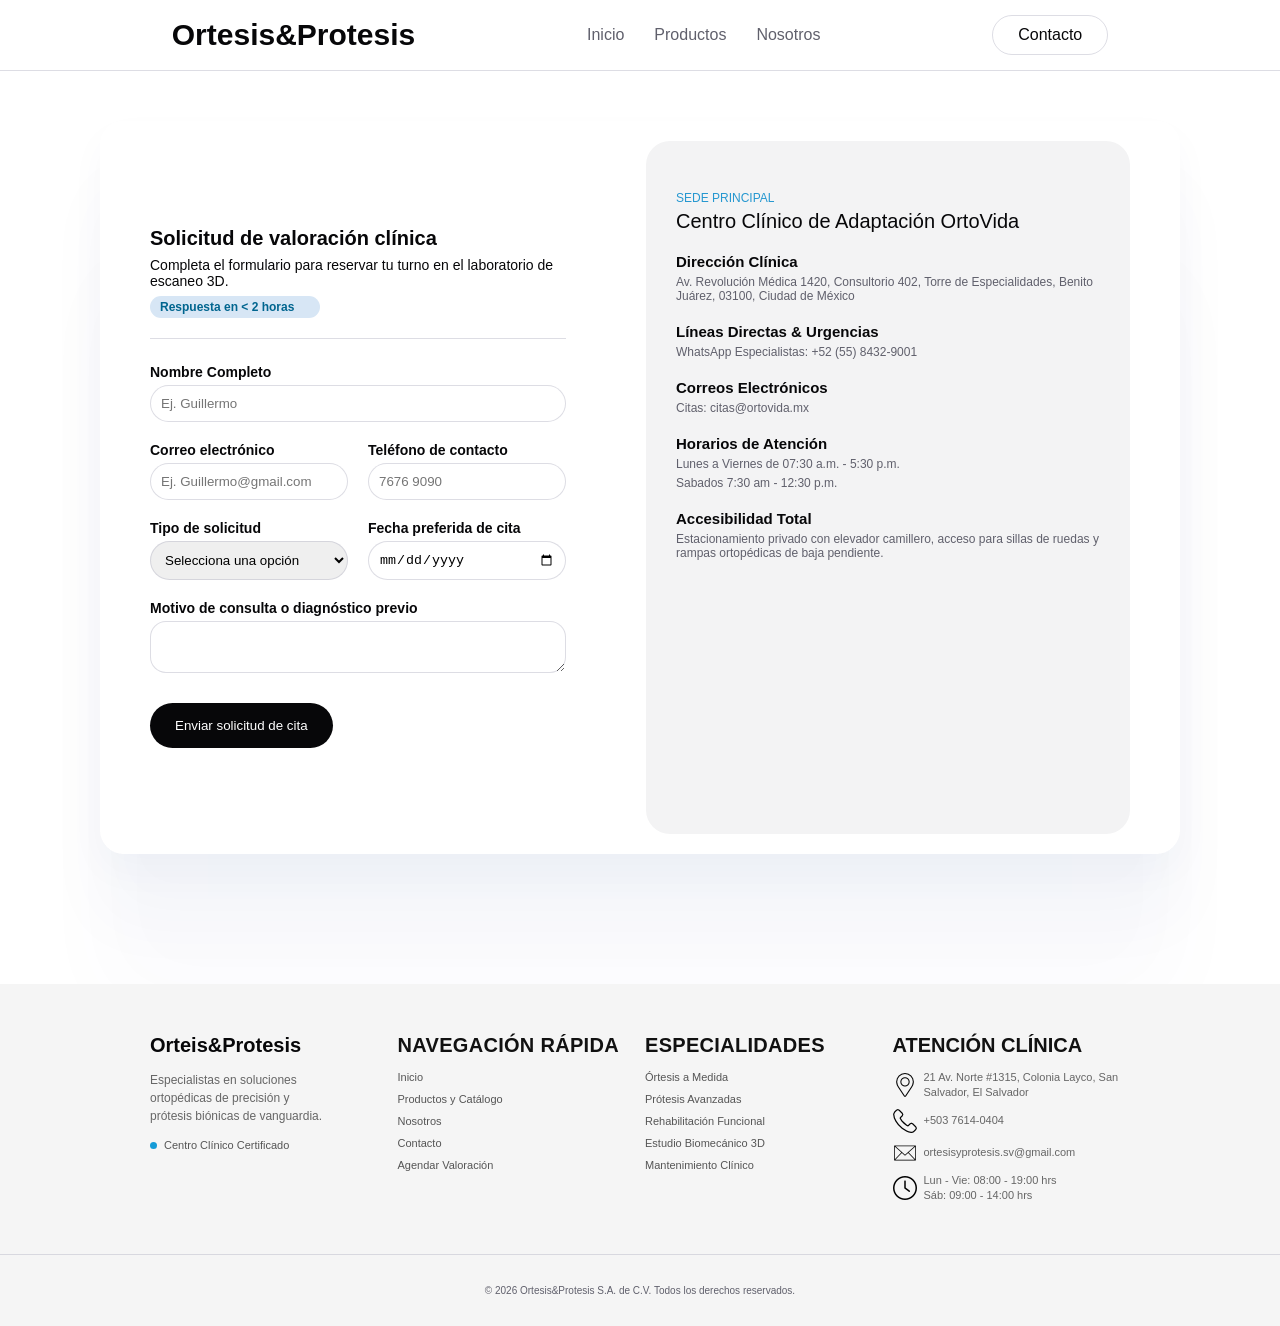
==== contacto.html @ 517a1eff "feat: agrega la pagina contactos, la estructura y además modifica iconos de index" ====
<!DOCTYPE html>
<html lang="es">

<head>
    <meta charset="UTF-8">
    <meta name="viewport" content="width=device-width, initial-scale=1.0">
    <title>Ortesis&Protesis</title>
    <link rel="stylesheet" href="css/base.css">
    <link rel="stylesheet" href="css/contacto.css">
</head>

<body>
    <header>
        <h3>Ortesis&Protesis</h3>
        <input type="checkbox" id="menu-toggle" class="menu-toggle">
        <label for="menu-toggle" class="hamburger">
            <span></span>
            <span></span>
            <span></span>
        </label>
        <nav>
            <ul>
                <li><a class="nav-link" href="#">Inicio</a></li>
                <li><a class="nav-link" href="#">Productos</a></li>
                <li><a class="nav-link" href="#">Nosotros</a></li>
            </ul>
        </nav>

        <a href="#" class="nav-link button" id="">Contacto</a>
    </header>


    <section class="formulario">
        <div class="container">

            <div class="form">
                <div class="encabezado">
                    <h3>Solicitud de valoración clínica</h3>
                    <p>Completa el formulario para reservar tu turno en el laboratorio de escaneo 3D.</p>
                    <span>Respuesta en < 2 horas</span>
                </div>
                <div>
                    <form action="">
                        <div class="inputs">
                            <label for="nombre">Nombre Completo</label>
                            <input type="text" placeholder="Ej. Guillermo">
                        </div>

                        <div class="fila-inputs">
                            <div class="inputs">
                                <label for="nombre">Correo electrónico</label>
                                <input type="email" placeholder="Ej. Guillermo@gmail.com">
                            </div>
                            <div class="inputs">
                                <label for="nombre">Teléfono de contacto</label>
                                <input type="tel" placeholder="7676 9090">
                            </div>
                        </div>
                        <div class="fila-inputs">
                            <div class="inputs">
                                <label for="nombre">Tipo de solicitud</label>
                                <select>
                                    <option value="" selected disabled>Selecciona una opción</option>
                                    <option value="1">Opción 1</option>
                                    <option value="2">Opción 2</option>
                                    <option value="3">Opción 3</option>
                                </select>
                            </div>
                            <div class="inputs">
                                <label for="nombre">Fecha preferida de cita</label>
                                <input type="date">
                            </div>
                        </div>
                        <div class="inputs">
                            <label for="">Motivo de consulta o diagnóstico previo</label>
                            <textarea name="" id=""></textarea>
                        </div>

                        <button>Enviar solicitud de cita</button>
                    </form>
                    <span></span>
                </div>
            </div>

            <div class="info-form">
                <div>
                    <p>SEDE PRINCIPAL</p>
                    <h3>Centro Clínico de Adaptación
                        OrtoVida</h3>
                </div>
                <div>
                    <h6>Dirección Clínica</h6>
                    <p>Av. Revolución Médica 1420, Consultorio 402,
                        Torre de Especialidades, Benito Juárez, 03100,
                        Ciudad de México</p>
                </div>
                <div>
                    <h6>Líneas Directas & Urgencias</h6>
                    <p>WhatsApp Especialistas: +52 (55) 8432-9001</p>
                </div>
                <div>
                    <h6>Correos Electrónicos</h6>
                    <p>Citas: citas@ortovida.mx</p>
                </div>
                <div>
                    <h6>Horarios de Atención</h6>
                    <p>Lunes a Viernes de 07:30 a.m. - 5:30 p.m.</p>
                    <p>Sabados 7:30 am - 12:30 p.m. </p>
                </div>
                <div>
                    <h6>Accesibilidad Total</h6>
                    <p>Estacionamiento privado con elevador
                        camillero, acceso para sillas de ruedas y
                        rampas ortopédicas de baja pendiente.</p>
                </div>
                <iframe
                    src="https://www.google.com/maps/embed?pb=!1m18!1m12!1m3!1d62017.72610389968!2d-89.27735395136718!3d13.711915400000006!2m3!1f0!2f0!3f0!3m2!1i1024!2i768!4f13.1!3m3!1m2!1s0x8f63310952198483%3A0xbe23438e7cc1a178!2sOrtesis%20y%20Pr%C3%B3tesis%20de%20El%20Salvador!5e0!3m2!1ses!2ssv!4v1790892753032!5m2!1ses!2ssv"
                    width="424" height="200" style="border:0;" allowfullscreen="" loading="lazy"
                    referrerpolicy="strict-origin-when-cross-origin"></iframe>
            </div>


        </div>

    </section>

    <footer class="footer">

        <div class="footer-brand">
            <h3>Orteis&Protesis</h3>

            <p>
                Especialistas en soluciones ortopédicas de precisión y prótesis
                biónicas de vanguardia.
            </p>

            <div class="footer-certified">
                <span></span>
                Centro Clínico Certificado
            </div>
        </div>

        <div class="footer-column">
            <h3>NAVEGACIÓN RÁPIDA</h3>
            <a href="#">Inicio</a>
            <a href="#">Productos y Catálogo</a>
            <a href="#">Nosotros</a>
            <a href="#">Contacto</a>
            <a href="#">Agendar Valoración</a>
        </div>

        <div class="footer-column">
            <h3>ESPECIALIDADES</h3>
            <a href="#">Órtesis a Medida</a>
            <a href="#">Prótesis Avanzadas</a>
            <a href="#">Rehabilitación Funcional</a>
            <a href="#">Estudio Biomecánico 3D</a>
            <a href="#">Mantenimiento Clínico</a>
        </div>

        <div class="footer-contact">
            <h3>ATENCIÓN CLÍNICA</h3>

            <div class="footer-contact-item">
                <img src="img/footer/direcc.png" alt="direccion">

                <span>21 Av. Norte #1315, Colonia Layco, San Salvador, El Salvador</span>
            </div>

            <div class="footer-contact-item">
                <img src="img/footer/telefono.png" alt="icono de teléfono">

                <span>+503 7614-0404</span>
            </div>

            <div class="footer-contact-item">
                <img src="img/footer/email.png" alt="icono de teléfono">

                <span>ortesisyprotesis.sv@gmail.com</span>
            </div>

            <div class="footer-contact-item">
                <img src="img/footer/reloj.png" alt="">

                <span>Lun - Vie: 08:00 - 19:00 hrs<br>
                    Sáb: 09:00 - 14:00 hrs</span>
            </div>
        </div>
    </footer>
    <div class="derechos">
        <p>© 2026 Ortesis&Protesis S.A. de C.V. Todos los derechos reservados.</p>
    </div>
</body>

</html>
---- css/base.css ----
:root {
    --color-primary: #070709;
    --color-secondary: #60606C;
    --color-tertiary: #2597D0;
    --color-neutral: #FFFFFF;
    --font-heading: "Plus Jakarta Sans", sans-serif;
    --font-body: "Inter", sans-serif;
    --font-label: "Inter", sans-serif;
    --color-text-primary: #070709;
    --color-text-secondary: #60606C;
    --color-text-light: #FFFFFF;
    --color-danger: #D62828;
    --color-background: #FFFFFF;
    --color-background-secondary: #F5F5F5;
    --color-border: #bebecc86;
    --radius-small: 8px;
    --radius-medium: 16px;
    --radius-large: 24px;
    --radius-pill: 999px;
    --size-tittle-primary: 100px
}

html {
    overscroll-behavior: none;
}

* {
    box-sizing: border-box;
}

body {
    font-family: var(--font-body);
    color: var(--color-text-primary);
    background-color: var(--color-background);
    margin: 0;
    padding: 0;
}

header {
    display: flex;
    justify-content: space-evenly;
    align-items: center;
    padding: 15px 0;
    border-bottom: 1px solid var(--color-border);
}

header>* {
    display: inline-block;
    margin: 0px;
}

nav>ul {
    display: flex;
    justify-content: center;
    align-items: center;
    gap: 30px;
    list-style: none;
    margin: 0;
    padding: 0;
}

.nav-link {
    text-decoration: none;
    color: var(--color-secondary);
    transition: transform 0.3s ease;
    display: inline-block;
}

.button {
    border: 1px solid var(--color-border);
    padding: 10px 25px;
    border-radius: var(--radius-large);
    color: var(--color-text-primary);
}

.nav-link:hover {
    color: var(--color-text-primary);
    transform: scale(1.17);
}

.button:hover {
    background-color: var(--color-primary);
    color: var(--color-text-light);
}

h1,
h2,
h3 {
    font-family: var(--font-heading);
}

h1 {
    font-size: clamp(2.7rem, 1rem + 6vw, 6.25rem) !important;
}

h2 {
    font-size: clamp(2rem, 1.25rem + 2.5vw, 3.125rem) !important;
}

h3 {
    font-size: clamp(1.5rem, 1rem + 1.5vw, 1.875rem) !important;
}

p {
    font-size: clamp(1rem, 0.875rem + 0.5vw, 2.125rem);
}



.menu-toggle {
    display: none;
}

.hamburger {
    display: none;
    flex-direction: column;
    justify-content: space-between;
    width: 28px;
    height: 20px;
    cursor: pointer;
    z-index: 20;
}

.hamburger span {
    display: block;
    height: 3px;
    width: 100%;
    background-color: var(--color-primary);
    border-radius: 2px;
    transition: transform 0.3s ease, opacity 0.3s ease;
}

.menu-toggle:checked~.hamburger span:nth-child(1) {
    transform: translateY(8.5px) rotate(45deg);
}

.menu-toggle:checked~.hamburger span:nth-child(2) {
    opacity: 0;
}

.menu-toggle:checked~.hamburger span:nth-child(3) {
    transform: translateY(-8.5px) rotate(-45deg);
}

.footer {
    width: 100%;
    padding: 50px 150px;
    display: grid;
    grid-template-columns: repeat(4, 1fr);
    gap: 10px;
    box-sizing: border-box;
    font-family: var(--font-body);
    background-color: #F5F5F5;
    margin-top: 130px;
}

.footer-brand {
    display: flex;
    flex-direction: column;
    gap: 14px;
}

.footer-brand h3 {
    display: inline-block;
    margin: 0px;
    font-size: 20px !important;
}


.footer-brand p {
    max-width: 180px;
    margin: 0;
    font-size: 12px;
    line-height: 1.5;
    color: #666;
}

.footer-certified {
    display: flex;
    align-items: center;
    gap: 7px;
    font-size: 11px;
    color: #555;
}

.footer-certified span {
    width: 7px;
    height: 7px;
    border-radius: 50%;
    background: #159bd7;
}

.footer-column {
    display: flex;
    flex-direction: column;
    gap: 10px;
}

.footer-column h3 {
    margin: 0 0 4px;
    font-size: 20px !important;
    font-weight: 700;
    letter-spacing: 0.3px;
    color: #111;

}

.footer-column a {
    text-decoration: none;
    font-size: 11px;
    color: #555;
    transition: color 0.2s ease;
}

.footer-column a:hover {
    color: #159bd7;
}

.footer-contact {
    display: flex;
    flex-direction: column;
    gap: 8px;
}

.footer-contact h3 {
    margin: 0 0 5px;
    font-size: 20px !important;
    font-weight: 700;
    color: #111;
}

.footer-contact-item {
    display: flex;
    align-items: center;
    gap: 7px;
    font-size: 11px;
    line-height: 1.4;
    color: #666;
}

.footer-contact-item i {
    color: #159bd7;
    font-size: 13px;
    margin-top: 1px;
}

.derechos {
    width: 100%;
    display: flex;
    align-items: center;
    justify-content: center;
    background-color: #F5F5F5;
    border-top: 1px solid var(--color-border);
    padding: 20px;
}

.derechos>p {

    font-size: 10px;
    color: var(--color-secondary);
}

@media (max-width: 768px) {
    header {
        justify-content: space-between;
        padding: 12px 20px;
        position: relative;
    }

    .hamburger {
        display: flex;
    }

    header>.button {
        display: none;
    }

    nav {
        position: absolute;
        top: 100%;
        left: 0;
        width: 100%;
        background-color: var(--color-background);
        border-bottom: 2px solid var(--color-border);
        max-height: 0;
        overflow: hidden;
        transition: max-height 0.35s ease;
    }

    nav>ul {
        flex-direction: column;
        align-items: flex-start;
        gap: 0;
        padding: 10px 20px;
    }

    nav>ul li {
        width: 100%;
        padding: 12px 0;
        border-bottom: 1px solid var(--color-background-secondary);
    }

    .menu-toggle:checked~nav {
        max-height: 300px;
        z-index: 2;
    }
}



@media (max-width: 800px) {
    .footer {
        grid-template-columns: repeat(2, 1fr);
        gap: 35px;
        margin-top: 30px;
    }
}

@media (max-width: 500px) {
    .footer {
        grid-template-columns: 1fr;
        gap: 30px;
        padding: 30px 30px;
        margin-top: 30px;
    }

    .derechos {
        text-align: center;
    }

}
---- css/contacto.css ----
.formulario {
    background-color: var(--color-neutral);
    margin: 50px 100px;
}

.container {
    display: flex;
    align-items: center;
    justify-content: center;
    gap: 80px;
    padding: 20px 50px;
     box-shadow: 0px 17px 37px rgba(16, 55, 132, 0.03),
        0px 67px 67px rgba(16, 55, 132, 0.03),
        0px 150px 90px rgba(16, 55, 132, 0.02);
    border-radius: var(--radius-large);
    
}

.form {
    display: flex;
    flex-direction: column;
    flex-grow: 2;
    flex: 7;
}

.encabezado {
    display: flex;
    flex-direction: column;
    gap: 7px;
    margin-bottom:25px;
    border-bottom: 1px solid var(--color-border);
    padding-bottom: 20px;
}

.encabezado>* {
    display: inline-block;
    margin: 0px;
}

.encabezado>h3 {
    font-size: 20px !important;
}

.encabezado>p {
    font-size: 14px !important;
}

.encabezado>span {
    background-color: #D7E6F5;
    color: #00658F;
    font-size: 12px !important;
    font-weight: bold;
    width: 170px;
    border-radius: var(--radius-pill);
    padding: 4px 10px;
}

.inputs{
    display: flex;
    flex-direction: column;
    width: 100%;
    gap: 5px;
    margin-bottom: 20px;
}

.inputs>label{
    font-size: 14px;
    font-weight: bold;
}

.inputs>input, select, textarea{
    border: 1.5px solid var(--color-border);
    padding: 10px 10px;
    border-radius: var(--radius-pill);
}

.fila-inputs{
    display: flex;
    gap: 20px;
    width: 100%;
}

.info-form{
    background-color: #F3F3F4;
    border-radius: var(--radius-large);
    padding: 50px 30px;
    flex: 3;
}

.info-form>div>h3{
    font-size: 20px !important;
    font-weight: 500 !important;
}
.info-form>div:first-child>p{
    display: inline-block;
    margin: 0;
    padding: 0;
    color: var(--color-tertiary);
}

.info-form>div h6{
    font-size: 15px;
}

.info-form>div p{
    font-size: 12px;
    color: var(--color-secondary);
}

.info-form>div>*{
    display: inline-block;
    margin: 0px;
}

.info-form>div{
    display: flex;
    flex-direction: column;
    gap: 5px;
    margin-bottom: 20px;
}

textarea{
    border-radius: var(--radius-medium);
}

button{
    background-color: var(--color-primary);
    border-radius: var(--radius-pill);
    color: var(--color-neutral);
    padding: 15px 25px;
    border: none;
    margin-top: 10px;
    cursor: pointer;
}

button:hover{
    background-color: var(--color-tertiary);
    transform: scale(1.05);
}

iframe{
    border-radius: var(--radius-medium);
}

@media (max-width: 956px) {
    .container{
        flex-direction: column;
    }
}
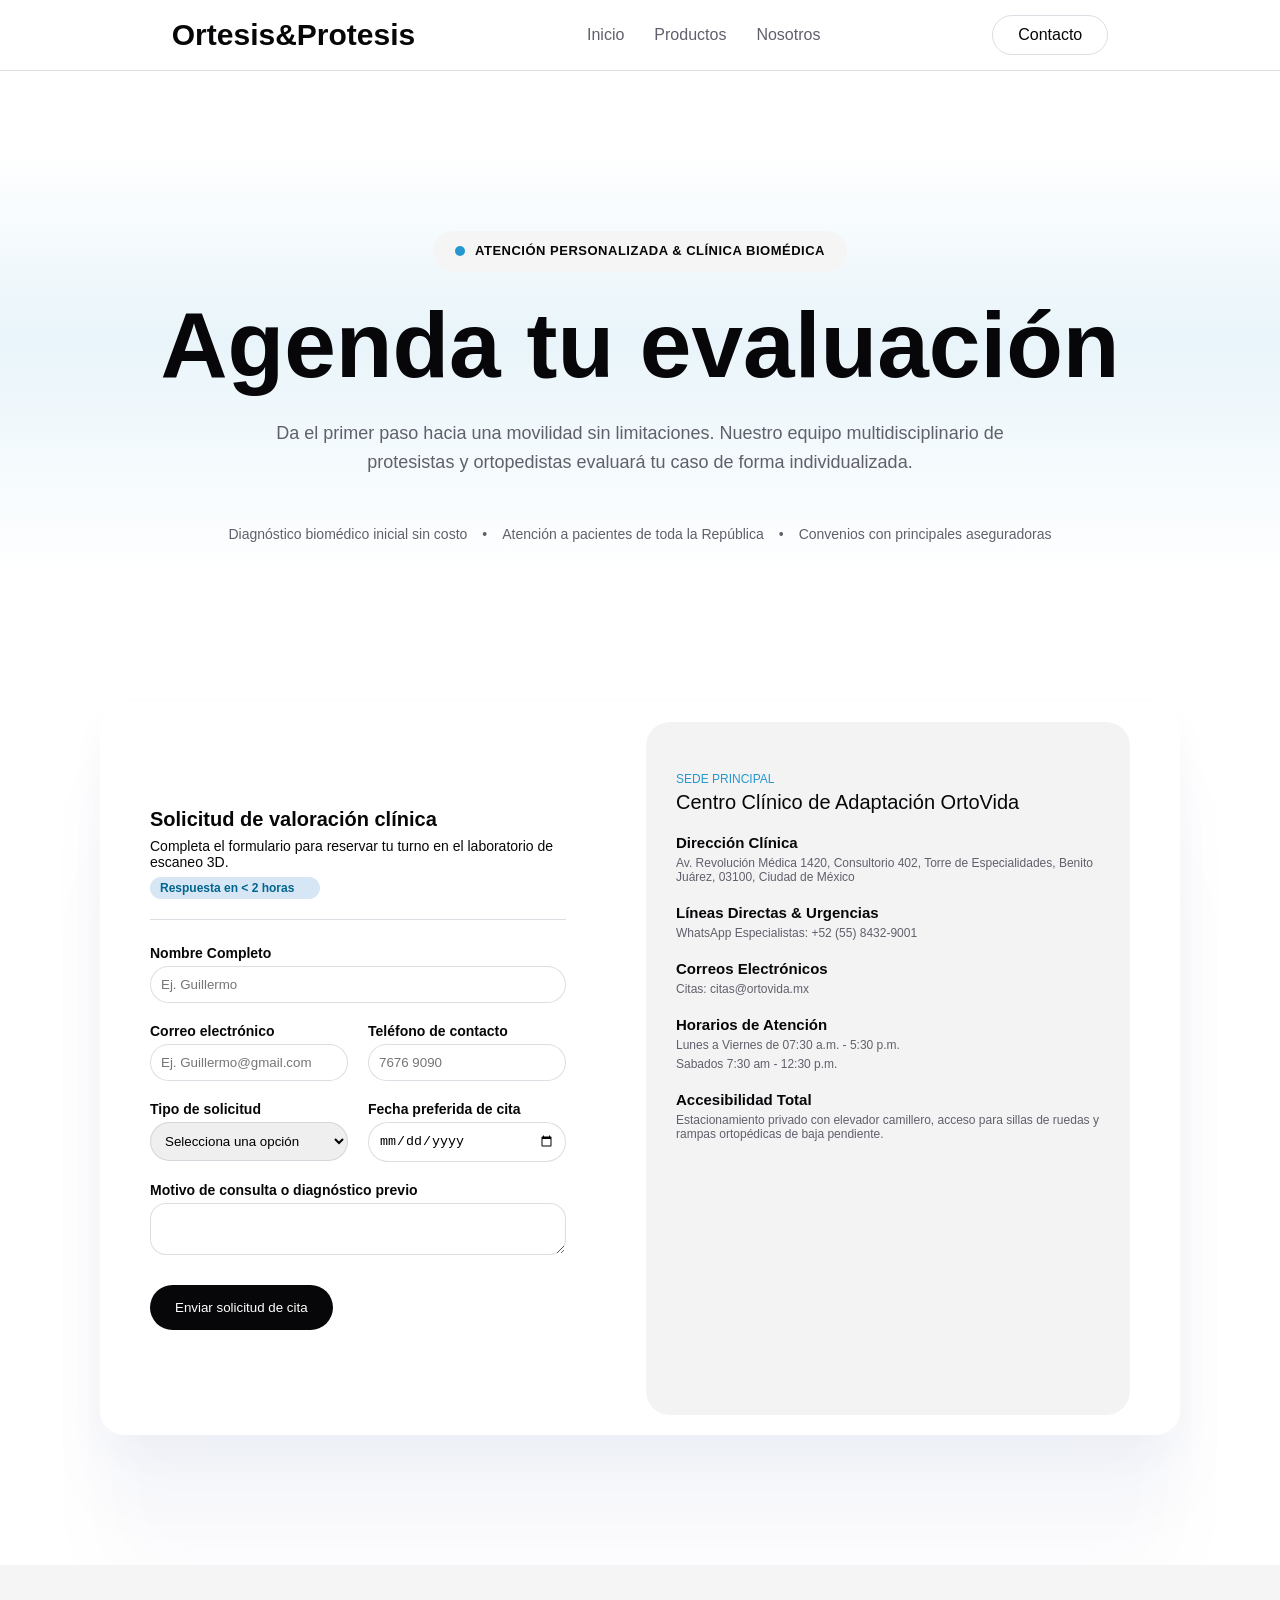
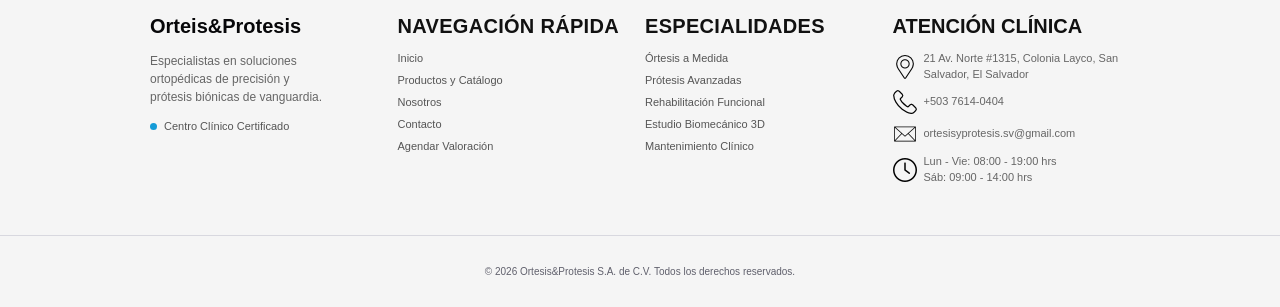
==== commit b7be1be0: "Primera parte de contacto" ====
--- a/contacto.html
+++ b/contacto.html
@@ -29,6 +29,22 @@
         <a href="#" class="nav-link button" id="">Contacto</a>
     </header>
 
+    <section class="cta-banner">
+        <div class="blur-button">
+            <div></div>
+            <p>Atención personalizada & clínica biomédica</p>
+        </div>
+        <h1>Agenda tu evaluación</h2>
+        <p>Da el primer paso hacia una movilidad sin limitaciones. Nuestro equipo 
+        multidisciplinario de protesistas y ortopedistas evaluará tu caso de forma individualizada.</p>
+        <div class="cta-beneficios">
+            <span>Diagnóstico biomédico inicial sin costo</span>
+            <span>•</span>
+            <span>Atención a pacientes de toda la República</span>
+            <span>•</span>
+            <span>Convenios con principales aseguradoras</span>
+        </div>
+    </section>
 
     <section class="formulario">
         <div class="container">
--- a/css/contacto.css
+++ b/css/contacto.css
@@ -1,3 +1,86 @@
+.cta-banner {
+    width: 100%;
+    max-width: 100%;
+    margin: 80px 0;
+    padding: 80px 20px; 
+    text-align: center;
+   background: linear-gradient(to bottom, rgba(255, 255, 255, 0) 0%, rgba(37, 151, 208, 0.10) 40%, rgba(255, 255, 255, 0) 90%);
+    border: none;
+    border-radius: 0;
+    box-shadow: none;
+    display: flex;
+    flex-direction: column;
+    align-items: center;
+    gap: 20px;
+}
+
+.cta-banner .blur-button {
+    background: var(--color-background-secondary);
+    border: none;
+    border-radius: var(--radius-pill);
+    padding: 10px 22px;
+    display: inline-flex;
+    align-items: center;
+    gap: 10px;
+    width: max-content;
+    margin: 0 auto;
+}
+.cta-banner > * {
+    max-width: 1200px;
+    width: 100%  
+}
+
+.cta-banner .blur-button > div {
+    width: 10px;
+    height: 10px;
+    background: var(--color-tertiary);
+    border-radius: 50%;
+    flex-shrink: 0;
+}
+
+.cta-banner .blur-button p {
+    text-transform: uppercase;
+    font-size: 13px;
+    font-weight: 700;
+    color: var(--color-primary);
+    margin: 0;
+    letter-spacing: 0.5px;
+}
+
+.cta-banner h1 {
+    font-family: var(--font-heading);
+    font-size: clamp(2rem, 1.5vw + 1.5rem, 2.6rem);
+    color: var(--color-primary);
+    margin: 0;
+}
+
+.cta-banner p {
+    max-width: 750px;
+    margin: 0 auto;
+    color: var(--color-text-secondary);
+    font-size: 18px;
+    line-height: 1.6;
+}
+
+.cta-beneficios {
+    display: flex;
+    justify-content: center;
+    align-items: center;
+    gap: 15px;
+    flex-wrap: wrap;
+    margin-top: 20px;
+    font-size: 14px;
+    color: var(--color-text-secondary);
+    border-top: none;
+    padding-top: 10px;
+    width: 100%;
+}
+
+.cta-beneficios span {
+    display: inline-flex;
+    align-items: center;
+}
+
 .formulario {
     background-color: var(--color-neutral);
     margin: 50px 100px;
@@ -146,4 +229,36 @@
     .container{
         flex-direction: column;
     }
+}
+
+@media (max-width: 768px) {
+    .cta-banner {
+        width: 100%;
+        max-width: 100%;
+        margin: 40px 0;
+        padding: 50px 15px 70px 15px;
+        box-sizing: border-box; 
+        background: linear-gradient(to bottom, rgba(255, 255, 255, 0) 0%, rgba(37, 151, 208, 0.12) 30%, rgba(255, 255, 255, 0) 85%);
+        display: flex;
+        flex-direction: column;
+        align-items: center;
+        text-align: center;  
+    }
+
+    .cta-banner > * {
+        width: 100%;
+        max-width: 100%;
+        margin-left: auto;
+        margin-right: auto;
+    }
+
+    .cta-beneficios {
+        flex-direction: column;
+        gap: 8px;
+        text-align: center;
+    }
+
+    .cta-beneficios span:nth-child(even) {
+        display: none;
+    }
 }
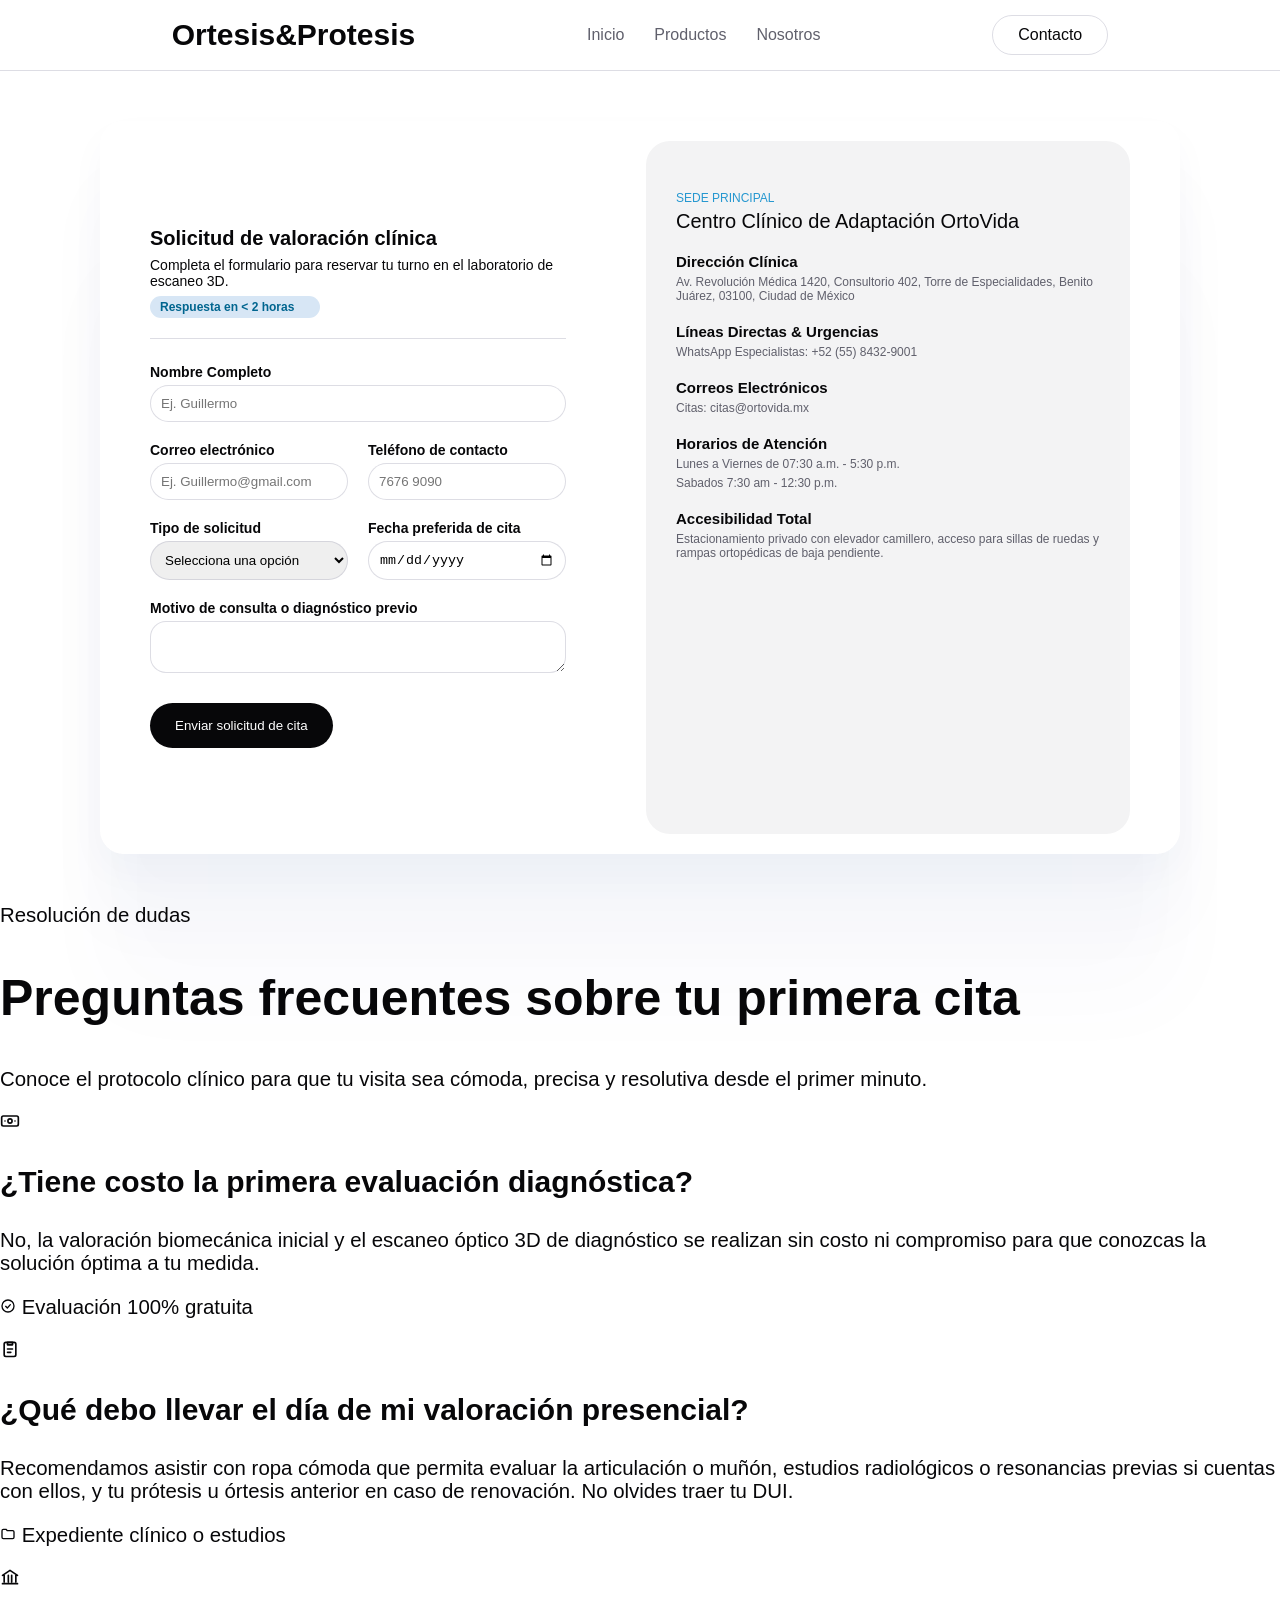
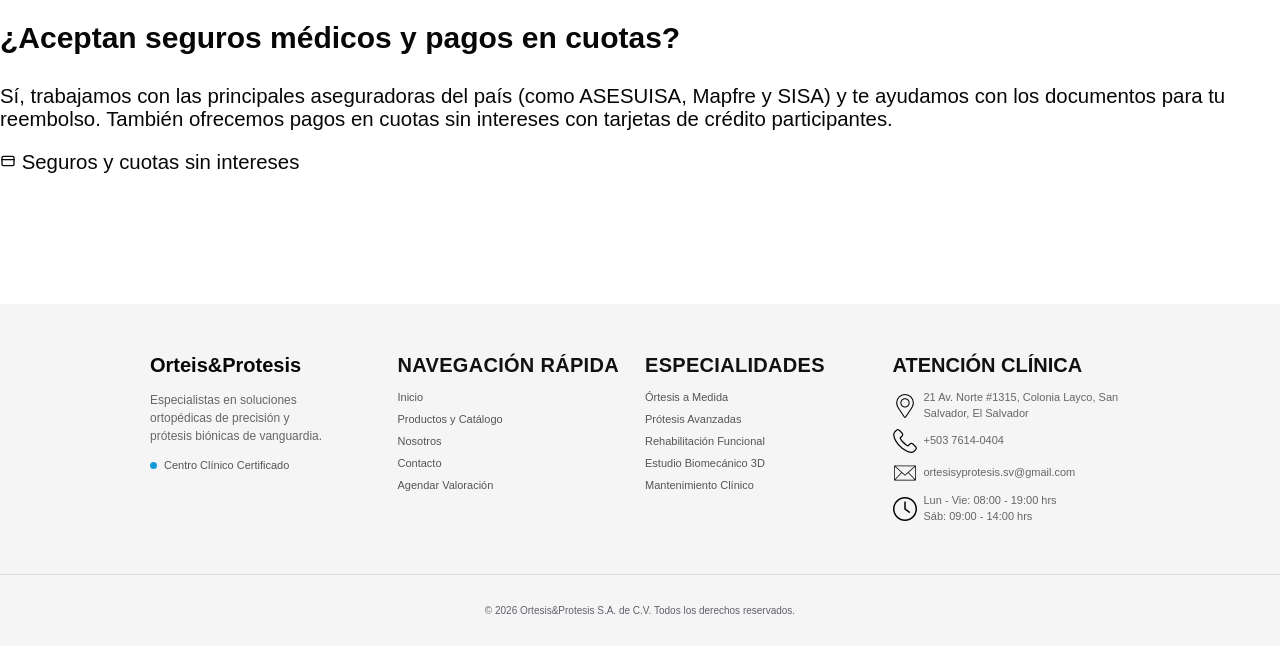
==== commit e850e7b0: "Agrega sección de preguntas frecuentes en contacto" ====
--- a/contacto.html
+++ b/contacto.html
@@ -29,22 +29,6 @@
         <a href="#" class="nav-link button" id="">Contacto</a>
     </header>
 
-    <section class="cta-banner">
-        <div class="blur-button">
-            <div></div>
-            <p>Atención personalizada & clínica biomédica</p>
-        </div>
-        <h1>Agenda tu evaluación</h2>
-        <p>Da el primer paso hacia una movilidad sin limitaciones. Nuestro equipo 
-        multidisciplinario de protesistas y ortopedistas evaluará tu caso de forma individualizada.</p>
-        <div class="cta-beneficios">
-            <span>Diagnóstico biomédico inicial sin costo</span>
-            <span>•</span>
-            <span>Atención a pacientes de toda la República</span>
-            <span>•</span>
-            <span>Convenios con principales aseguradoras</span>
-        </div>
-    </section>
 
     <section class="formulario">
         <div class="container">
@@ -140,6 +124,60 @@
 
     </section>
 
+    <section id="faq" class="faq">
+<div class="faq-encabezado">
+<p class="faq-etiqueta"><span class="faq-punto"></span>Resolución de dudas</p>
+<h2>Preguntas frecuentes sobre tu primera cita</h2>
+<p class="faq-subtitulo">Conoce el protocolo clínico para que tu visita sea cómoda,
+precisa y resolutiva desde el primer minuto.</p>
+</div>
+
+<div class="faq-grid">
+
+<article class="faq-card">
+<div class="faq-icono" aria-hidden="true">
+<svg viewBox="0 0 24 24" width="20" height="20" fill="none" stroke="currentColor" stroke-width="2" stroke-linecap="round" stroke-linejoin="round"><rect x="2" y="6" width="20" height="12" rx="2"/><circle cx="12" cy="12" r="2.5"/><path d="M6 12h.01M18 12h.01"/></svg>
+</div>
+<h3>¿Tiene costo la primera evaluación diagnóstica?</h3>
+<p>No, la valoración biomecánica inicial y el escaneo óptico 3D de diagnóstico
+se realizan sin costo ni compromiso para que conozcas la solución óptima a tu medida.</p>
+<p class="faq-chip">
+<svg viewBox="0 0 24 24" width="16" height="16" fill="none" stroke="currentColor" stroke-width="2" stroke-linecap="round" stroke-linejoin="round" aria-hidden="true"><circle cx="12" cy="12" r="9"/><path d="m8.5 12.5 2.5 2.5 4.5-5"/></svg>
+Evaluación 100% gratuita
+</p>
+</article>
+
+<article class="faq-card">
+<div class="faq-icono" aria-hidden="true">
+<svg viewBox="0 0 24 24" width="20" height="20" fill="none" stroke="currentColor" stroke-width="2" stroke-linecap="round" stroke-linejoin="round"><rect x="5" y="4" width="14" height="17" rx="2"/><path d="M9 4h6v3H9zM9 12h6M9 16h4"/></svg>
+</div>
+<h3>¿Qué debo llevar el día de mi valoración presencial?</h3>
+<p>Recomendamos asistir con ropa cómoda que permita evaluar la articulación o
+muñón, estudios radiológicos o resonancias previas si cuentas con ellos, y tu
+prótesis u órtesis anterior en caso de renovación. No olvides traer tu DUI.</p>
+<p class="faq-chip">
+<svg viewBox="0 0 24 24" width="16" height="16" fill="none" stroke="currentColor" stroke-width="2" stroke-linecap="round" stroke-linejoin="round" aria-hidden="true"><path d="M3 7a2 2 0 0 1 2-2h4l2 2h8a2 2 0 0 1 2 2v8a2 2 0 0 1-2 2H5a2 2 0 0 1-2-2z"/></svg>
+Expediente clínico o estudios
+</p>
+</article>
+
+<article class="faq-card">
+<div class="faq-icono" aria-hidden="true">
+<svg viewBox="0 0 24 24" width="20" height="20" fill="none" stroke="currentColor" stroke-width="2" stroke-linecap="round" stroke-linejoin="round"><path d="M3 10 12 4l9 6M5 10v8M10 10v8M14 10v8M19 10v8M3 20h18"/></svg>
+</div>
+<h3>¿Aceptan seguros médicos y pagos en cuotas?</h3>
+<p>Sí, trabajamos con las principales aseguradoras del país (como ASESUISA,
+Mapfre y SISA) y te ayudamos con los documentos para tu reembolso. También
+ofrecemos pagos en cuotas sin intereses con tarjetas de crédito participantes.</p>
+<p class="faq-chip">
+<svg viewBox="0 0 24 24" width="16" height="16" fill="none" stroke="currentColor" stroke-width="2" stroke-linecap="round" stroke-linejoin="round" aria-hidden="true"><rect x="3" y="5" width="18" height="14" rx="2"/><path d="M3 10h18"/></svg>
+Seguros y cuotas sin intereses
+</p>
+</article>
+
+</div>
+</section>
+
     <footer class="footer">
 
         <div class="footer-brand">
@@ -208,4 +246,4 @@
     </div>
 </body>
 
-</html>+</html>
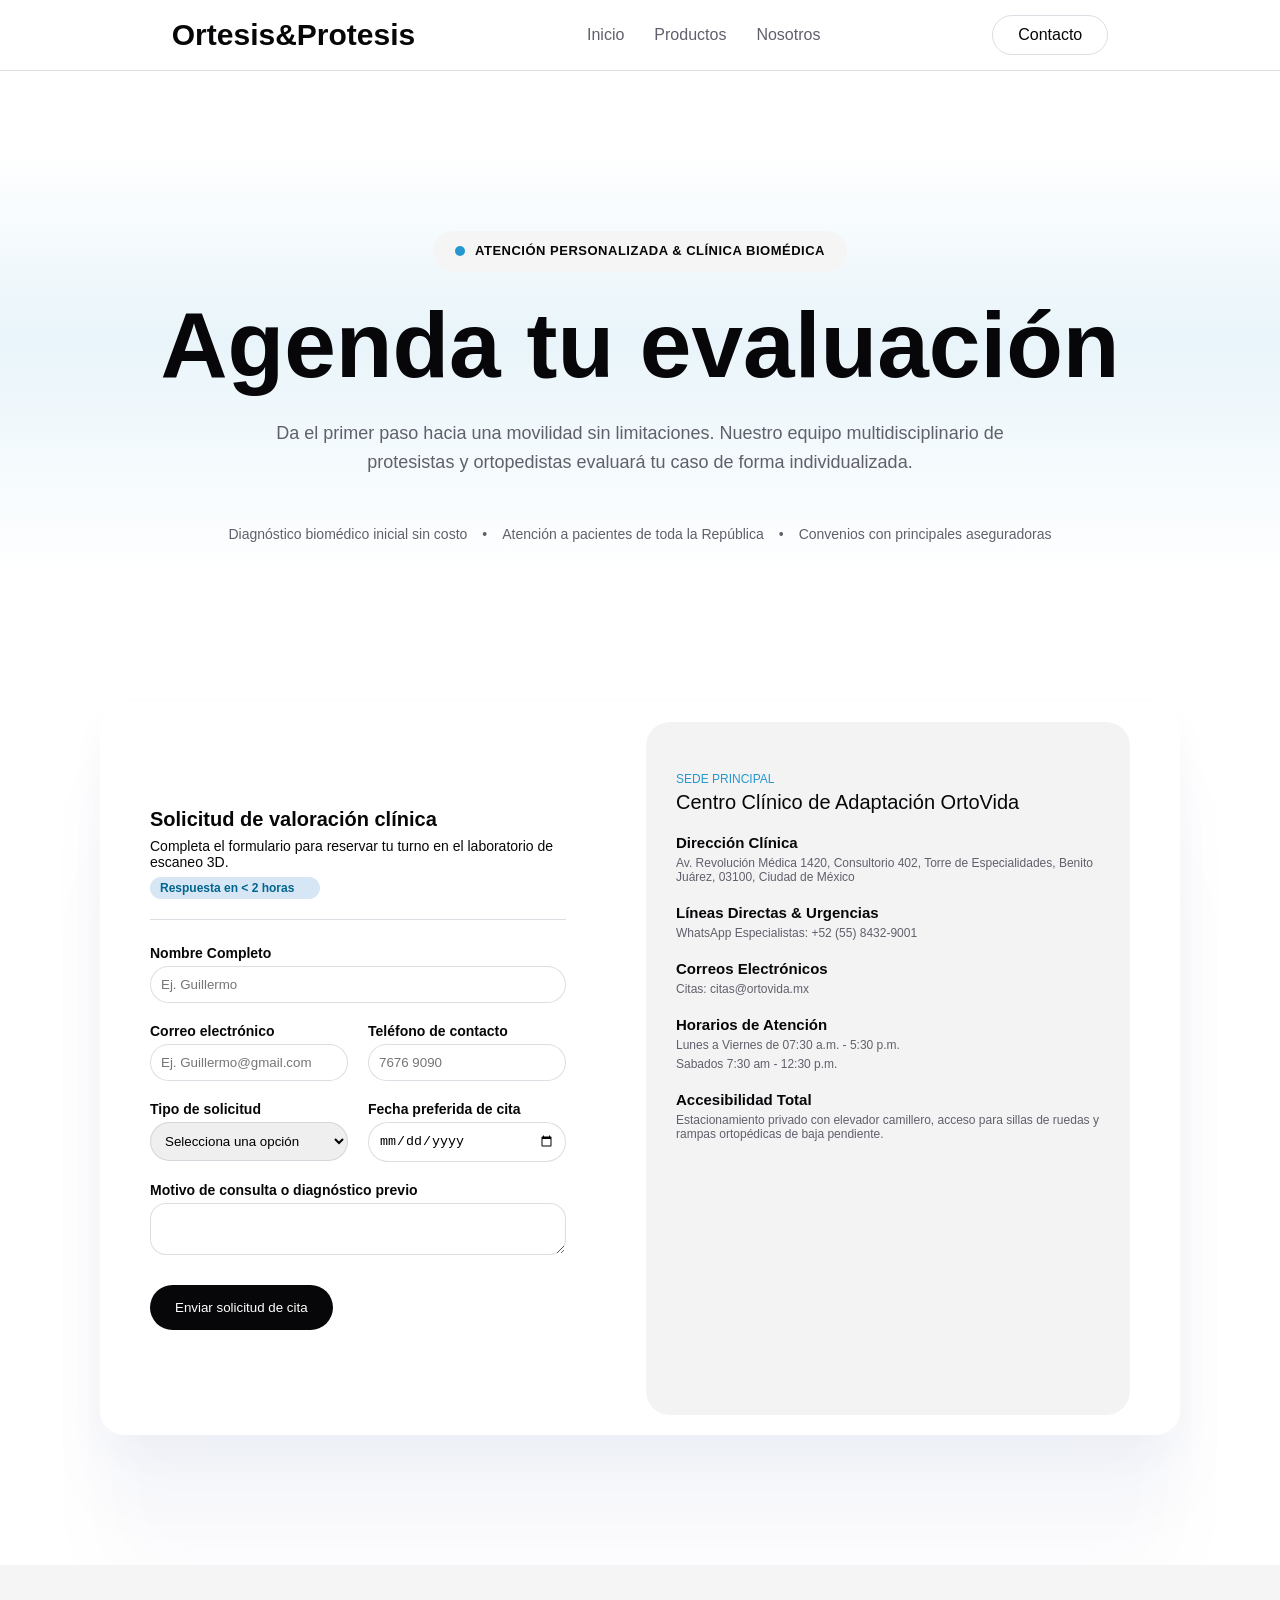
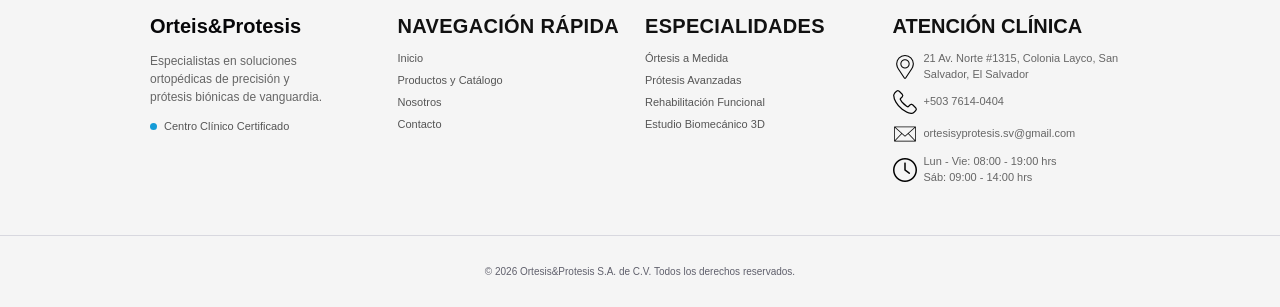
==== commit 2b790e60: "actualización de enlaces en pagina contacto" ====
--- a/contacto.html
+++ b/contacto.html
@@ -20,15 +20,31 @@
         </label>
         <nav>
             <ul>
-                <li><a class="nav-link" href="#">Inicio</a></li>
-                <li><a class="nav-link" href="#">Productos</a></li>
-                <li><a class="nav-link" href="#">Nosotros</a></li>
+                <li><a class="nav-link" href="index.html">Inicio</a></li>
+                <li><a class="nav-link" href="productos.html">Productos</a></li>
+                <li><a class="nav-link" href="nosotros.html">Nosotros</a></li>
             </ul>
         </nav>
 
         <a href="#" class="nav-link button" id="">Contacto</a>
     </header>
 
+    <section class="cta-banner">
+        <div class="blur-button">
+            <div></div>
+            <p>Atención personalizada & clínica biomédica</p>
+        </div>
+        <h1>Agenda tu evaluación</h2>
+            <p>Da el primer paso hacia una movilidad sin limitaciones. Nuestro equipo
+                multidisciplinario de protesistas y ortopedistas evaluará tu caso de forma individualizada.</p>
+            <div class="cta-beneficios">
+                <span>Diagnóstico biomédico inicial sin costo</span>
+                <span>•</span>
+                <span>Atención a pacientes de toda la República</span>
+                <span>•</span>
+                <span>Convenios con principales aseguradoras</span>
+            </div>
+    </section>
 
     <section class="formulario">
         <div class="container">
@@ -124,60 +140,6 @@
 
     </section>
 
-    <section id="faq" class="faq">
-<div class="faq-encabezado">
-<p class="faq-etiqueta"><span class="faq-punto"></span>Resolución de dudas</p>
-<h2>Preguntas frecuentes sobre tu primera cita</h2>
-<p class="faq-subtitulo">Conoce el protocolo clínico para que tu visita sea cómoda,
-precisa y resolutiva desde el primer minuto.</p>
-</div>
-
-<div class="faq-grid">
-
-<article class="faq-card">
-<div class="faq-icono" aria-hidden="true">
-<svg viewBox="0 0 24 24" width="20" height="20" fill="none" stroke="currentColor" stroke-width="2" stroke-linecap="round" stroke-linejoin="round"><rect x="2" y="6" width="20" height="12" rx="2"/><circle cx="12" cy="12" r="2.5"/><path d="M6 12h.01M18 12h.01"/></svg>
-</div>
-<h3>¿Tiene costo la primera evaluación diagnóstica?</h3>
-<p>No, la valoración biomecánica inicial y el escaneo óptico 3D de diagnóstico
-se realizan sin costo ni compromiso para que conozcas la solución óptima a tu medida.</p>
-<p class="faq-chip">
-<svg viewBox="0 0 24 24" width="16" height="16" fill="none" stroke="currentColor" stroke-width="2" stroke-linecap="round" stroke-linejoin="round" aria-hidden="true"><circle cx="12" cy="12" r="9"/><path d="m8.5 12.5 2.5 2.5 4.5-5"/></svg>
-Evaluación 100% gratuita
-</p>
-</article>
-
-<article class="faq-card">
-<div class="faq-icono" aria-hidden="true">
-<svg viewBox="0 0 24 24" width="20" height="20" fill="none" stroke="currentColor" stroke-width="2" stroke-linecap="round" stroke-linejoin="round"><rect x="5" y="4" width="14" height="17" rx="2"/><path d="M9 4h6v3H9zM9 12h6M9 16h4"/></svg>
-</div>
-<h3>¿Qué debo llevar el día de mi valoración presencial?</h3>
-<p>Recomendamos asistir con ropa cómoda que permita evaluar la articulación o
-muñón, estudios radiológicos o resonancias previas si cuentas con ellos, y tu
-prótesis u órtesis anterior en caso de renovación. No olvides traer tu DUI.</p>
-<p class="faq-chip">
-<svg viewBox="0 0 24 24" width="16" height="16" fill="none" stroke="currentColor" stroke-width="2" stroke-linecap="round" stroke-linejoin="round" aria-hidden="true"><path d="M3 7a2 2 0 0 1 2-2h4l2 2h8a2 2 0 0 1 2 2v8a2 2 0 0 1-2 2H5a2 2 0 0 1-2-2z"/></svg>
-Expediente clínico o estudios
-</p>
-</article>
-
-<article class="faq-card">
-<div class="faq-icono" aria-hidden="true">
-<svg viewBox="0 0 24 24" width="20" height="20" fill="none" stroke="currentColor" stroke-width="2" stroke-linecap="round" stroke-linejoin="round"><path d="M3 10 12 4l9 6M5 10v8M10 10v8M14 10v8M19 10v8M3 20h18"/></svg>
-</div>
-<h3>¿Aceptan seguros médicos y pagos en cuotas?</h3>
-<p>Sí, trabajamos con las principales aseguradoras del país (como ASESUISA,
-Mapfre y SISA) y te ayudamos con los documentos para tu reembolso. También
-ofrecemos pagos en cuotas sin intereses con tarjetas de crédito participantes.</p>
-<p class="faq-chip">
-<svg viewBox="0 0 24 24" width="16" height="16" fill="none" stroke="currentColor" stroke-width="2" stroke-linecap="round" stroke-linejoin="round" aria-hidden="true"><rect x="3" y="5" width="18" height="14" rx="2"/><path d="M3 10h18"/></svg>
-Seguros y cuotas sin intereses
-</p>
-</article>
-
-</div>
-</section>
-
     <footer class="footer">
 
         <div class="footer-brand">
@@ -196,20 +158,18 @@
 
         <div class="footer-column">
             <h3>NAVEGACIÓN RÁPIDA</h3>
-            <a href="#">Inicio</a>
-            <a href="#">Productos y Catálogo</a>
+            <a href="index.html">Inicio</a>
+            <a href="productos.html">Productos y Catálogo</a>
             <a href="#">Nosotros</a>
-            <a href="#">Contacto</a>
-            <a href="#">Agendar Valoración</a>
+            <a href="contacto.html">Contacto</a>
         </div>
 
         <div class="footer-column">
             <h3>ESPECIALIDADES</h3>
-            <a href="#">Órtesis a Medida</a>
-            <a href="#">Prótesis Avanzadas</a>
-            <a href="#">Rehabilitación Funcional</a>
-            <a href="#">Estudio Biomecánico 3D</a>
-            <a href="#">Mantenimiento Clínico</a>
+            <a href="productos.html">Órtesis a Medida</a>
+            <a href="productos.html">Prótesis Avanzadas</a>
+            <a href="productos.html">Rehabilitación Funcional</a>
+            <a href="productos.html">Estudio Biomecánico 3D</a>
         </div>
 
         <div class="footer-contact">
@@ -246,4 +206,4 @@
     </div>
 </body>
 
-</html>
+</html>
--- a/css/contacto.css
+++ b/css/contacto.css
@@ -2,9 +2,9 @@
     width: 100%;
     max-width: 100%;
     margin: 80px 0;
-    padding: 80px 20px; 
+    padding: 80px 20px;
     text-align: center;
-   background: linear-gradient(to bottom, rgba(255, 255, 255, 0) 0%, rgba(37, 151, 208, 0.10) 40%, rgba(255, 255, 255, 0) 90%);
+    background: linear-gradient(to bottom, rgba(255, 255, 255, 0) 0%, rgba(37, 151, 208, 0.10) 40%, rgba(255, 255, 255, 0) 90%);
     border: none;
     border-radius: 0;
     box-shadow: none;
@@ -25,12 +25,13 @@
     width: max-content;
     margin: 0 auto;
 }
-.cta-banner > * {
+
+.cta-banner>* {
     max-width: 1200px;
-    width: 100%  
-}
-
-.cta-banner .blur-button > div {
+    width: 100%
+}
+
+.cta-banner .blur-button>div {
     width: 10px;
     height: 10px;
     background: var(--color-tertiary);
@@ -84,6 +85,7 @@
 .formulario {
     background-color: var(--color-neutral);
     margin: 50px 100px;
+    margin-top: 0px;
 }
 
 .container {
@@ -92,11 +94,11 @@
     justify-content: center;
     gap: 80px;
     padding: 20px 50px;
-     box-shadow: 0px 17px 37px rgba(16, 55, 132, 0.03),
+    box-shadow: 0px 17px 37px rgba(16, 55, 132, 0.03),
         0px 67px 67px rgba(16, 55, 132, 0.03),
         0px 150px 90px rgba(16, 55, 132, 0.02);
     border-radius: var(--radius-large);
-    
+
 }
 
 .form {
@@ -110,7 +112,7 @@
     display: flex;
     flex-direction: column;
     gap: 7px;
-    margin-bottom:25px;
+    margin-bottom: 25px;
     border-bottom: 1px solid var(--color-border);
     padding-bottom: 20px;
 }
@@ -138,7 +140,7 @@
     padding: 4px 10px;
 }
 
-.inputs{
+.inputs {
     display: flex;
     flex-direction: column;
     width: 100%;
@@ -146,67 +148,70 @@
     margin-bottom: 20px;
 }
 
-.inputs>label{
+.inputs>label {
     font-size: 14px;
     font-weight: bold;
 }
 
-.inputs>input, select, textarea{
+.inputs>input,
+select,
+textarea {
     border: 1.5px solid var(--color-border);
     padding: 10px 10px;
     border-radius: var(--radius-pill);
 }
 
-.fila-inputs{
+.fila-inputs {
     display: flex;
     gap: 20px;
     width: 100%;
 }
 
-.info-form{
+.info-form {
     background-color: #F3F3F4;
     border-radius: var(--radius-large);
     padding: 50px 30px;
     flex: 3;
 }
 
-.info-form>div>h3{
+.info-form>div>h3 {
     font-size: 20px !important;
     font-weight: 500 !important;
 }
-.info-form>div:first-child>p{
+
+.info-form>div:first-child>p {
     display: inline-block;
     margin: 0;
     padding: 0;
     color: var(--color-tertiary);
 }
 
-.info-form>div h6{
+.info-form>div h6 {
     font-size: 15px;
 }
 
-.info-form>div p{
+.info-form>div p {
     font-size: 12px;
     color: var(--color-secondary);
 }
 
-.info-form>div>*{
+.info-form>div>* {
     display: inline-block;
     margin: 0px;
 }
 
-.info-form>div{
+.info-form>div {
     display: flex;
     flex-direction: column;
     gap: 5px;
     margin-bottom: 20px;
 }
 
-textarea{
+textarea {
     border-radius: var(--radius-medium);
 }
 
-button{
+button {
     background-color: var(--color-primary);
     border-radius: var(--radius-pill);
     color: var(--color-neutral);
@@ -216,19 +221,38 @@
     cursor: pointer;
 }
 
-button:hover{
+button:hover {
     background-color: var(--color-tertiary);
     transform: scale(1.05);
 }
 
-iframe{
+iframe {
     border-radius: var(--radius-medium);
 }
 
 @media (max-width: 956px) {
-    .container{
+    .container {
         flex-direction: column;
     }
+
+    .container {
+        padding: 0px 20px;
+    }
+
+    .formulario {
+        margin: 0px 0px;
+    }
+
+    .info-form{
+        padding: 20px 30px;
+        margin-bottom: 20px;
+        text-align: center;
+    }
+
+    iframe{
+        width: 100%;
+    }
+
 }
 
 @media (max-width: 768px) {
@@ -237,15 +261,15 @@
         max-width: 100%;
         margin: 40px 0;
         padding: 50px 15px 70px 15px;
-        box-sizing: border-box; 
+        box-sizing: border-box;
         background: linear-gradient(to bottom, rgba(255, 255, 255, 0) 0%, rgba(37, 151, 208, 0.12) 30%, rgba(255, 255, 255, 0) 85%);
         display: flex;
         flex-direction: column;
         align-items: center;
-        text-align: center;  
-    }
-
-    .cta-banner > * {
+        text-align: center;
+    }
+
+    .cta-banner>* {
         width: 100%;
         max-width: 100%;
         margin-left: auto;
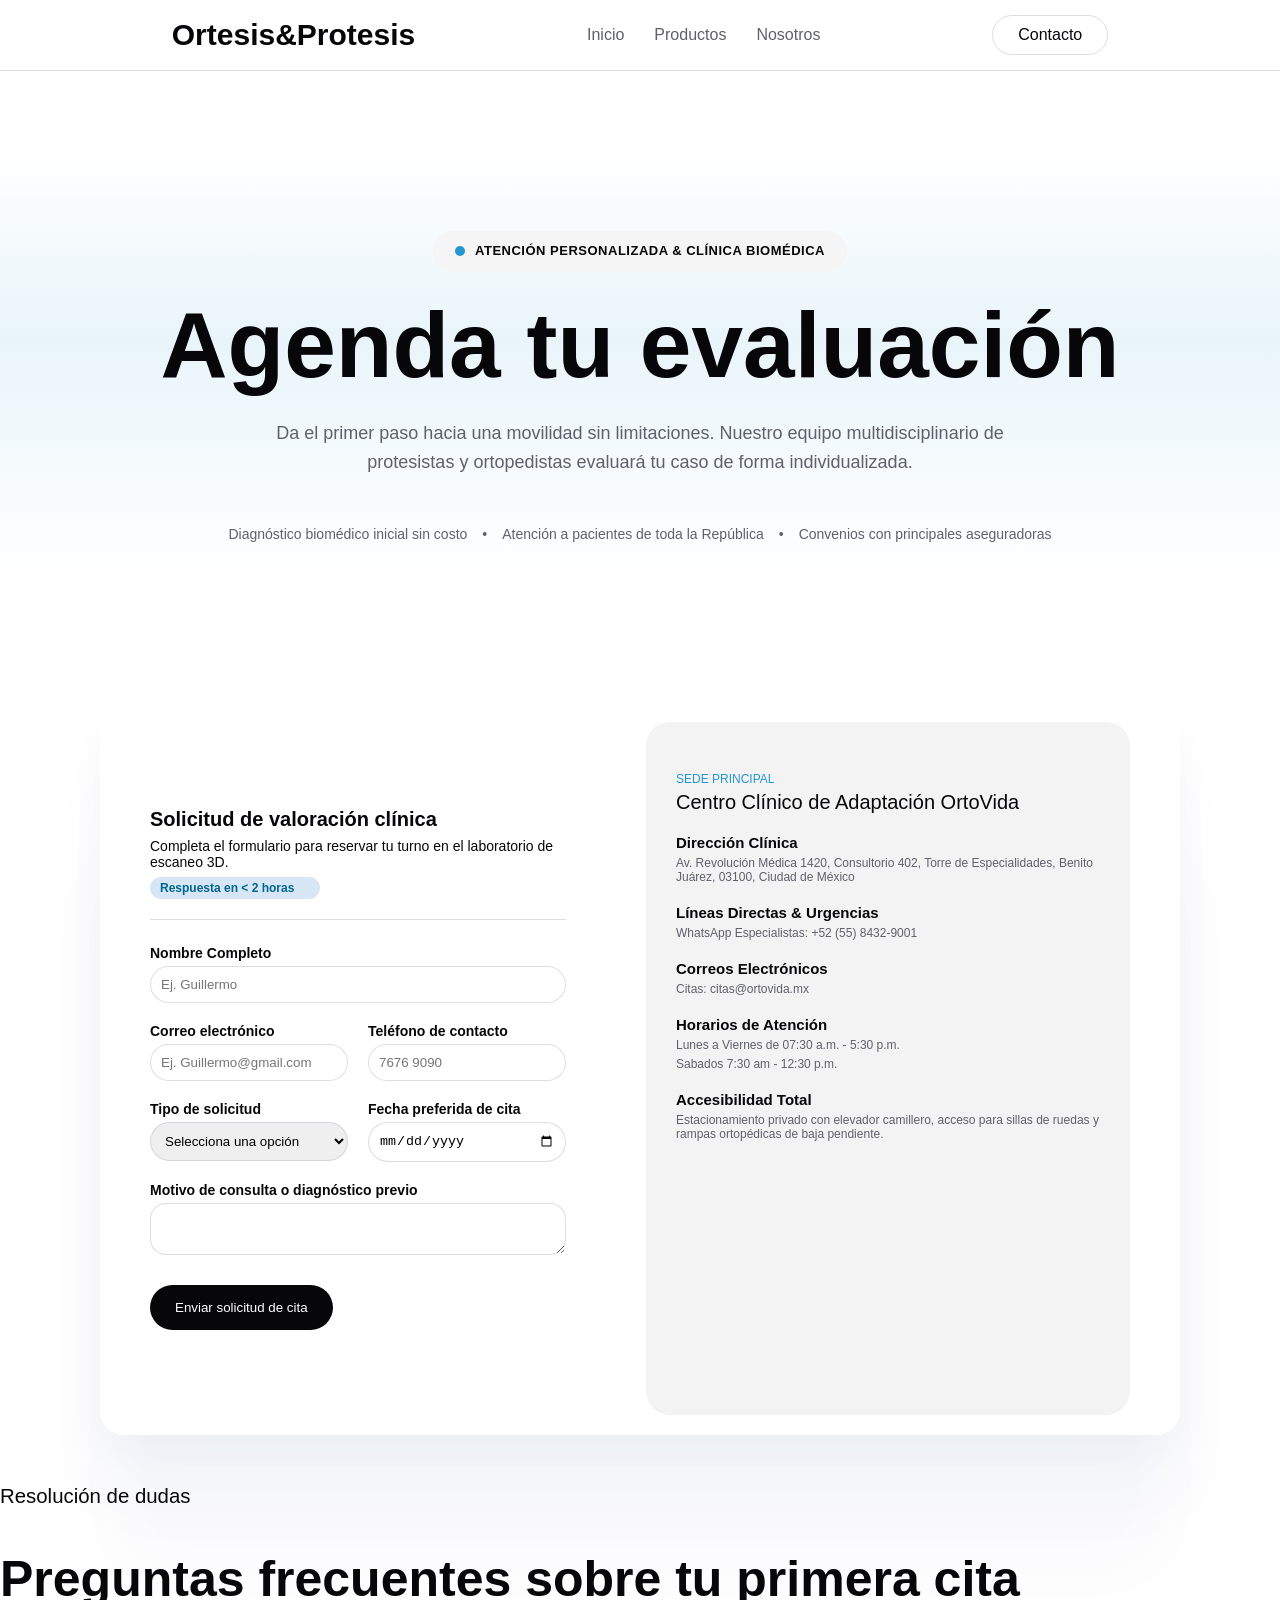
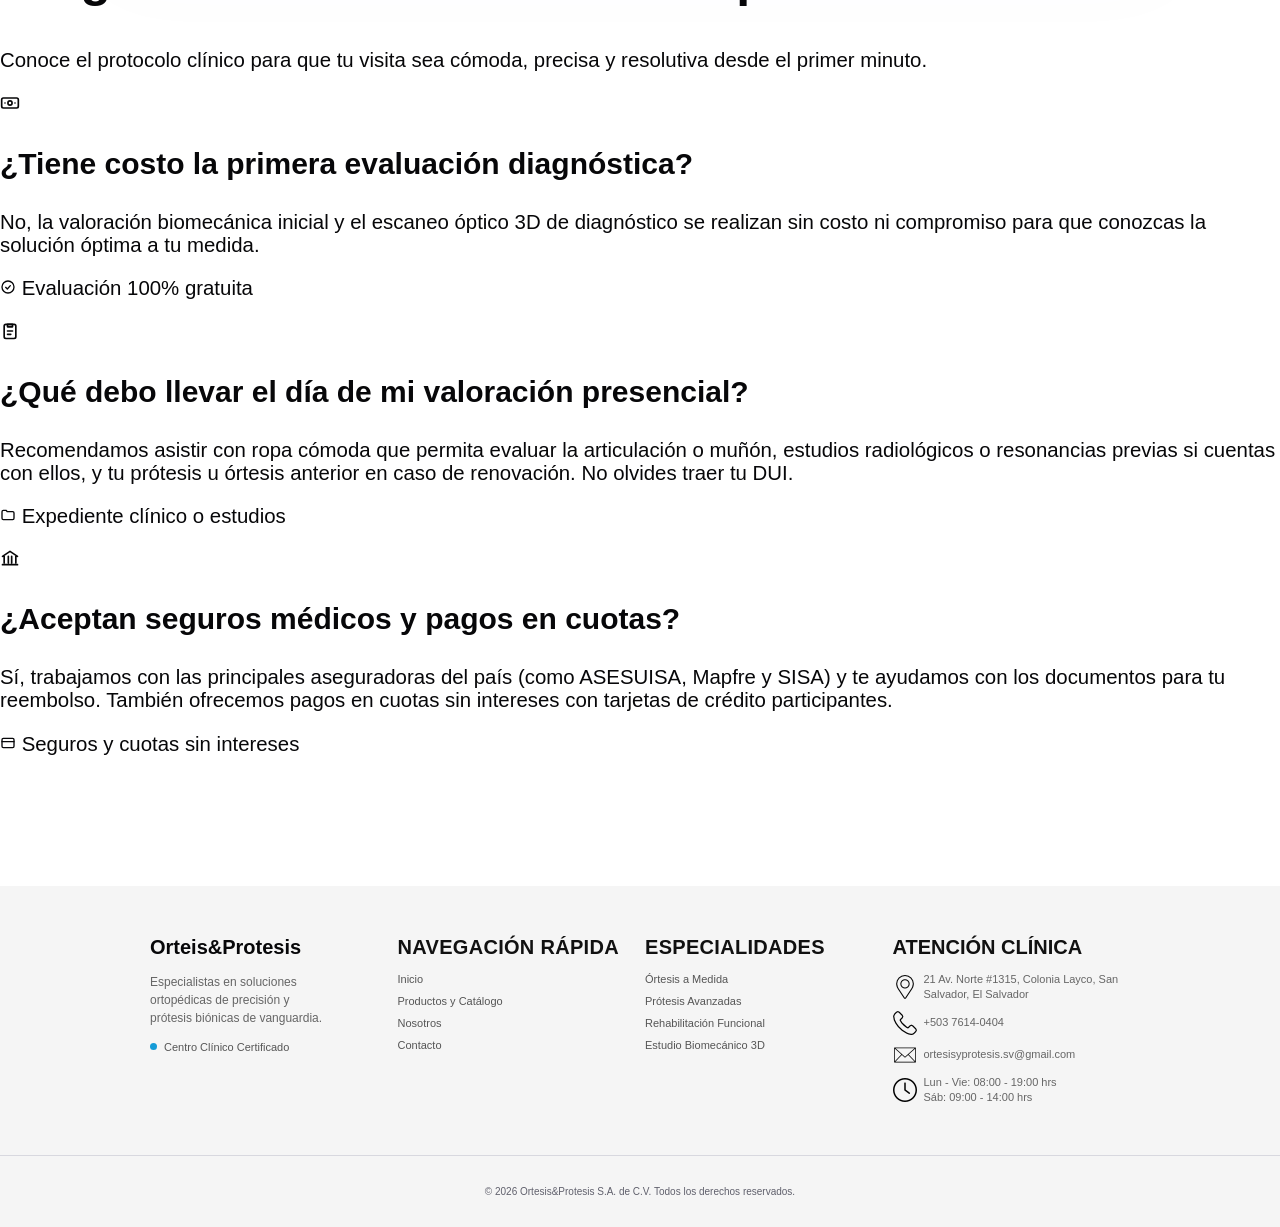
==== commit 0243b7fb: "cambios de merge" ====
--- a/contacto.html
+++ b/contacto.html
@@ -140,6 +140,60 @@
 
     </section>
 
+    <section id="faq" class="faq">
+<div class="faq-encabezado">
+<p class="faq-etiqueta"><span class="faq-punto"></span>Resolución de dudas</p>
+<h2>Preguntas frecuentes sobre tu primera cita</h2>
+<p class="faq-subtitulo">Conoce el protocolo clínico para que tu visita sea cómoda,
+precisa y resolutiva desde el primer minuto.</p>
+</div>
+
+<div class="faq-grid">
+
+<article class="faq-card">
+<div class="faq-icono" aria-hidden="true">
+<svg viewBox="0 0 24 24" width="20" height="20" fill="none" stroke="currentColor" stroke-width="2" stroke-linecap="round" stroke-linejoin="round"><rect x="2" y="6" width="20" height="12" rx="2"/><circle cx="12" cy="12" r="2.5"/><path d="M6 12h.01M18 12h.01"/></svg>
+</div>
+<h3>¿Tiene costo la primera evaluación diagnóstica?</h3>
+<p>No, la valoración biomecánica inicial y el escaneo óptico 3D de diagnóstico
+se realizan sin costo ni compromiso para que conozcas la solución óptima a tu medida.</p>
+<p class="faq-chip">
+<svg viewBox="0 0 24 24" width="16" height="16" fill="none" stroke="currentColor" stroke-width="2" stroke-linecap="round" stroke-linejoin="round" aria-hidden="true"><circle cx="12" cy="12" r="9"/><path d="m8.5 12.5 2.5 2.5 4.5-5"/></svg>
+Evaluación 100% gratuita
+</p>
+</article>
+
+<article class="faq-card">
+<div class="faq-icono" aria-hidden="true">
+<svg viewBox="0 0 24 24" width="20" height="20" fill="none" stroke="currentColor" stroke-width="2" stroke-linecap="round" stroke-linejoin="round"><rect x="5" y="4" width="14" height="17" rx="2"/><path d="M9 4h6v3H9zM9 12h6M9 16h4"/></svg>
+</div>
+<h3>¿Qué debo llevar el día de mi valoración presencial?</h3>
+<p>Recomendamos asistir con ropa cómoda que permita evaluar la articulación o
+muñón, estudios radiológicos o resonancias previas si cuentas con ellos, y tu
+prótesis u órtesis anterior en caso de renovación. No olvides traer tu DUI.</p>
+<p class="faq-chip">
+<svg viewBox="0 0 24 24" width="16" height="16" fill="none" stroke="currentColor" stroke-width="2" stroke-linecap="round" stroke-linejoin="round" aria-hidden="true"><path d="M3 7a2 2 0 0 1 2-2h4l2 2h8a2 2 0 0 1 2 2v8a2 2 0 0 1-2 2H5a2 2 0 0 1-2-2z"/></svg>
+Expediente clínico o estudios
+</p>
+</article>
+
+<article class="faq-card">
+<div class="faq-icono" aria-hidden="true">
+<svg viewBox="0 0 24 24" width="20" height="20" fill="none" stroke="currentColor" stroke-width="2" stroke-linecap="round" stroke-linejoin="round"><path d="M3 10 12 4l9 6M5 10v8M10 10v8M14 10v8M19 10v8M3 20h18"/></svg>
+</div>
+<h3>¿Aceptan seguros médicos y pagos en cuotas?</h3>
+<p>Sí, trabajamos con las principales aseguradoras del país (como ASESUISA,
+Mapfre y SISA) y te ayudamos con los documentos para tu reembolso. También
+ofrecemos pagos en cuotas sin intereses con tarjetas de crédito participantes.</p>
+<p class="faq-chip">
+<svg viewBox="0 0 24 24" width="16" height="16" fill="none" stroke="currentColor" stroke-width="2" stroke-linecap="round" stroke-linejoin="round" aria-hidden="true"><rect x="3" y="5" width="18" height="14" rx="2"/><path d="M3 10h18"/></svg>
+Seguros y cuotas sin intereses
+</p>
+</article>
+
+</div>
+</section>
+
     <footer class="footer">
 
         <div class="footer-brand">
@@ -206,4 +260,4 @@
     </div>
 </body>
 
-</html>+</html>
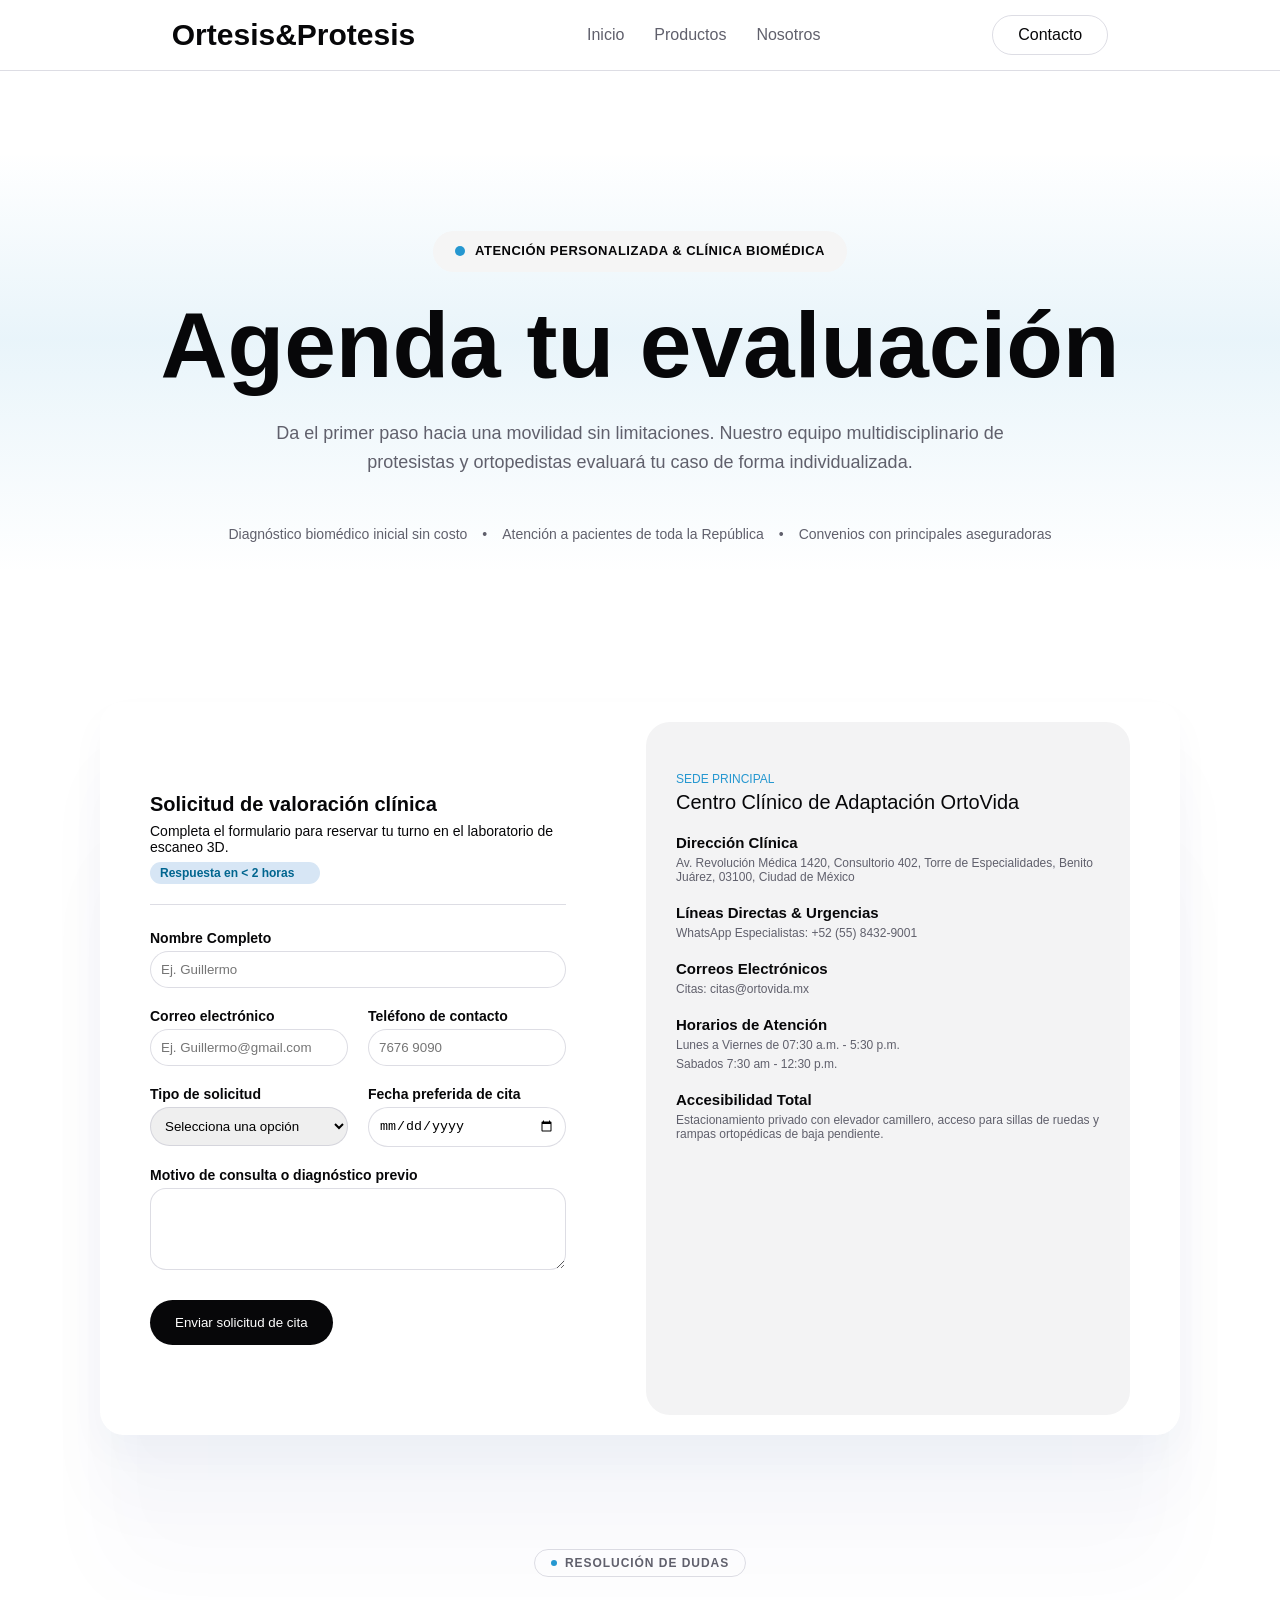
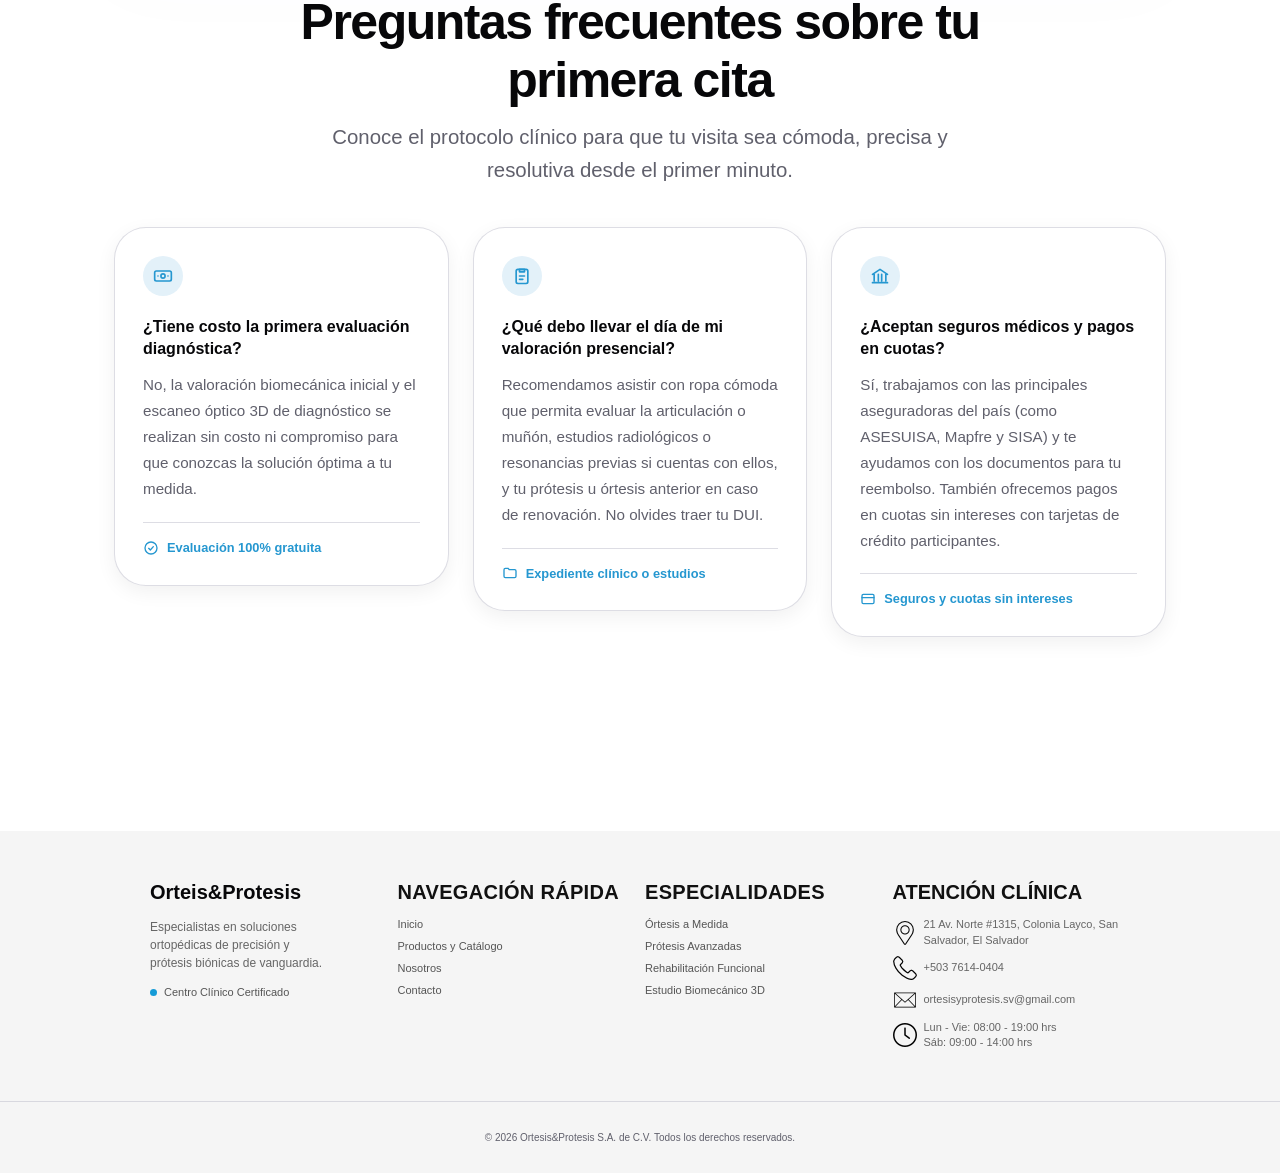
==== commit 2d2e8722: "Actualización de formularios" ====
--- a/contacto.html
+++ b/contacto.html
@@ -56,43 +56,47 @@
                     <span>Respuesta en < 2 horas</span>
                 </div>
                 <div>
-                    <form action="">
+           
+                    <form action="" method="POST">
+                        
                         <div class="inputs">
                             <label for="nombre">Nombre Completo</label>
-                            <input type="text" placeholder="Ej. Guillermo">
+                            <input type="text" id="nombre" name="nombre" placeholder="Ej. Guillermo" required>
                         </div>
 
                         <div class="fila-inputs">
                             <div class="inputs">
-                                <label for="nombre">Correo electrónico</label>
-                                <input type="email" placeholder="Ej. Guillermo@gmail.com">
-                            </div>
-                            <div class="inputs">
-                                <label for="nombre">Teléfono de contacto</label>
-                                <input type="tel" placeholder="7676 9090">
-                            </div>
-                        </div>
+                                <label for="correo">Correo electrónico</label>
+                                <input type="email" id="correo" name="correo" placeholder="Ej. Guillermo@gmail.com" required>
+                            </div>
+                            <div class="inputs">
+                                <label for="telefono">Teléfono de contacto</label>
+                                <input type="tel" id="telefono" name="telefono" placeholder="7676 9090" required>
+                            </div>
+                        </div>
+
                         <div class="fila-inputs">
                             <div class="inputs">
-                                <label for="nombre">Tipo de solicitud</label>
-                                <select>
+                                <label for="tipo_solicitud">Tipo de solicitud</label>
+                                <select id="tipo_solicitud" name="tipo_solicitud" required>
                                     <option value="" selected disabled>Selecciona una opción</option>
-                                    <option value="1">Opción 1</option>
-                                    <option value="2">Opción 2</option>
-                                    <option value="3">Opción 3</option>
+                                    <option value="1">Conusulta de medidas</option>
+                                    <option value="2">Consulta con especialista</option>
+                                    <option value="3">Consulta de precios</option>
                                 </select>
                             </div>
                             <div class="inputs">
-                                <label for="nombre">Fecha preferida de cita</label>
-                                <input type="date">
-                            </div>
-                        </div>
+                                <label for="fecha_cita">Fecha preferida de cita</label>
+                                <input type="date" id="fecha_cita" name="fecha_cita" required>
+                            </div>
+                        </div>
+
                         <div class="inputs">
-                            <label for="">Motivo de consulta o diagnóstico previo</label>
-                            <textarea name="" id=""></textarea>
-                        </div>
-
-                        <button>Enviar solicitud de cita</button>
+                            <label for="motivo">Motivo de consulta o diagnóstico previo</label>
+                            <textarea id="motivo" name="motivo" rows="4"></textarea>
+                        </div>
+
+                        <button type="submit">Enviar solicitud de cita</button>
                     </form>
                     <span></span>
                 </div>
@@ -101,14 +105,11 @@
             <div class="info-form">
                 <div>
                     <p>SEDE PRINCIPAL</p>
-                    <h3>Centro Clínico de Adaptación
-                        OrtoVida</h3>
+                    <h3>Centro Clínico de Adaptación OrtoVida</h3>
                 </div>
                 <div>
                     <h6>Dirección Clínica</h6>
-                    <p>Av. Revolución Médica 1420, Consultorio 402,
-                        Torre de Especialidades, Benito Juárez, 03100,
-                        Ciudad de México</p>
+                    <p>Av. Revolución Médica 1420, Consultorio 402, Torre de Especialidades, Benito Juárez, 03100, Ciudad de México</p>
                 </div>
                 <div>
                     <h6>Líneas Directas & Urgencias</h6>
@@ -125,9 +126,7 @@
                 </div>
                 <div>
                     <h6>Accesibilidad Total</h6>
-                    <p>Estacionamiento privado con elevador
-                        camillero, acceso para sillas de ruedas y
-                        rampas ortopédicas de baja pendiente.</p>
+                    <p>Estacionamiento privado con elevador camillero, acceso para sillas de ruedas y rampas ortopédicas de baja pendiente.</p>
                 </div>
                 <iframe
                     src="https://www.google.com/maps/embed?pb=!1m18!1m12!1m3!1d62017.72610389968!2d-89.27735395136718!3d13.711915400000006!2m3!1f0!2f0!3f0!3m2!1i1024!2i768!4f13.1!3m3!1m2!1s0x8f63310952198483%3A0xbe23438e7cc1a178!2sOrtesis%20y%20Pr%C3%B3tesis%20de%20El%20Salvador!5e0!3m2!1ses!2ssv!4v1790892753032!5m2!1ses!2ssv"
@@ -135,64 +134,85 @@
                     referrerpolicy="strict-origin-when-cross-origin"></iframe>
             </div>
 
-
-        </div>
-
+        </div>
     </section>
 
     <section id="faq" class="faq">
-<div class="faq-encabezado">
-<p class="faq-etiqueta"><span class="faq-punto"></span>Resolución de dudas</p>
-<h2>Preguntas frecuentes sobre tu primera cita</h2>
-<p class="faq-subtitulo">Conoce el protocolo clínico para que tu visita sea cómoda,
-precisa y resolutiva desde el primer minuto.</p>
-</div>
-
-<div class="faq-grid">
-
-<article class="faq-card">
-<div class="faq-icono" aria-hidden="true">
-<svg viewBox="0 0 24 24" width="20" height="20" fill="none" stroke="currentColor" stroke-width="2" stroke-linecap="round" stroke-linejoin="round"><rect x="2" y="6" width="20" height="12" rx="2"/><circle cx="12" cy="12" r="2.5"/><path d="M6 12h.01M18 12h.01"/></svg>
-</div>
-<h3>¿Tiene costo la primera evaluación diagnóstica?</h3>
-<p>No, la valoración biomecánica inicial y el escaneo óptico 3D de diagnóstico
-se realizan sin costo ni compromiso para que conozcas la solución óptima a tu medida.</p>
-<p class="faq-chip">
-<svg viewBox="0 0 24 24" width="16" height="16" fill="none" stroke="currentColor" stroke-width="2" stroke-linecap="round" stroke-linejoin="round" aria-hidden="true"><circle cx="12" cy="12" r="9"/><path d="m8.5 12.5 2.5 2.5 4.5-5"/></svg>
-Evaluación 100% gratuita
-</p>
-</article>
-
-<article class="faq-card">
-<div class="faq-icono" aria-hidden="true">
-<svg viewBox="0 0 24 24" width="20" height="20" fill="none" stroke="currentColor" stroke-width="2" stroke-linecap="round" stroke-linejoin="round"><rect x="5" y="4" width="14" height="17" rx="2"/><path d="M9 4h6v3H9zM9 12h6M9 16h4"/></svg>
-</div>
-<h3>¿Qué debo llevar el día de mi valoración presencial?</h3>
-<p>Recomendamos asistir con ropa cómoda que permita evaluar la articulación o
-muñón, estudios radiológicos o resonancias previas si cuentas con ellos, y tu
-prótesis u órtesis anterior en caso de renovación. No olvides traer tu DUI.</p>
-<p class="faq-chip">
-<svg viewBox="0 0 24 24" width="16" height="16" fill="none" stroke="currentColor" stroke-width="2" stroke-linecap="round" stroke-linejoin="round" aria-hidden="true"><path d="M3 7a2 2 0 0 1 2-2h4l2 2h8a2 2 0 0 1 2 2v8a2 2 0 0 1-2 2H5a2 2 0 0 1-2-2z"/></svg>
-Expediente clínico o estudios
-</p>
-</article>
-
-<article class="faq-card">
-<div class="faq-icono" aria-hidden="true">
-<svg viewBox="0 0 24 24" width="20" height="20" fill="none" stroke="currentColor" stroke-width="2" stroke-linecap="round" stroke-linejoin="round"><path d="M3 10 12 4l9 6M5 10v8M10 10v8M14 10v8M19 10v8M3 20h18"/></svg>
-</div>
-<h3>¿Aceptan seguros médicos y pagos en cuotas?</h3>
-<p>Sí, trabajamos con las principales aseguradoras del país (como ASESUISA,
-Mapfre y SISA) y te ayudamos con los documentos para tu reembolso. También
-ofrecemos pagos en cuotas sin intereses con tarjetas de crédito participantes.</p>
-<p class="faq-chip">
-<svg viewBox="0 0 24 24" width="16" height="16" fill="none" stroke="currentColor" stroke-width="2" stroke-linecap="round" stroke-linejoin="round" aria-hidden="true"><rect x="3" y="5" width="18" height="14" rx="2"/><path d="M3 10h18"/></svg>
-Seguros y cuotas sin intereses
-</p>
-</article>
-
-</div>
-</section>
+        <div class="faq-encabezado">
+            <p class="faq-etiqueta"><span class="faq-punto"></span>Resolución de dudas</p>
+            <h2>Preguntas frecuentes sobre tu primera cita</h2>
+            <p class="faq-subtitulo">Conoce el protocolo clínico para que tu visita sea cómoda,
+                precisa y resolutiva desde el primer minuto.</p>
+        </div>
+
+        <div class="faq-grid">
+
+            <article class="faq-card">
+                <div class="faq-icono" aria-hidden="true">
+                    <svg viewBox="0 0 24 24" width="20" height="20" fill="none" stroke="currentColor" stroke-width="2"
+                        stroke-linecap="round" stroke-linejoin="round">
+                        <rect x="2" y="6" width="20" height="12" rx="2" />
+                        <circle cx="12" cy="12" r="2.5" />
+                        <path d="M6 12h.01M18 12h.01" />
+                    </svg>
+                </div>
+                <h3>¿Tiene costo la primera evaluación diagnóstica?</h3>
+                <p>No, la valoración biomecánica inicial y el escaneo óptico 3D de diagnóstico
+                    se realizan sin costo ni compromiso para que conozcas la solución óptima a tu medida.</p>
+                <p class="faq-chip">
+                    <svg viewBox="0 0 24 24" width="16" height="16" fill="none" stroke="currentColor" stroke-width="2"
+                        stroke-linecap="round" stroke-linejoin="round" aria-hidden="true">
+                        <circle cx="12" cy="12" r="9" />
+                        <path d="m8.5 12.5 2.5 2.5 4.5-5" />
+                    </svg>
+                    Evaluación 100% gratuita
+                </p>
+            </article>
+
+            <article class="faq-card">
+                <div class="faq-icono" aria-hidden="true">
+                    <svg viewBox="0 0 24 24" width="20" height="20" fill="none" stroke="currentColor" stroke-width="2"
+                        stroke-linecap="round" stroke-linejoin="round">
+                        <rect x="5" y="4" width="14" height="17" rx="2" />
+                        <path d="M9 4h6v3H9zM9 12h6M9 16h4" />
+                    </svg>
+                </div>
+                <h3>¿Qué debo llevar el día de mi valoración presencial?</h3>
+                <p>Recomendamos asistir con ropa cómoda que permita evaluar la articulación o
+                    muñón, estudios radiológicos o resonancias previas si cuentas con ellos, y tu
+                    prótesis u órtesis anterior en caso de renovación. No olvides traer tu DUI.</p>
+                <p class="faq-chip">
+                    <svg viewBox="0 0 24 24" width="16" height="16" fill="none" stroke="currentColor" stroke-width="2"
+                        stroke-linecap="round" stroke-linejoin="round" aria-hidden="true">
+                        <path d="M3 7a2 2 0 0 1 2-2h4l2 2h8a2 2 0 0 1 2 2v8a2 2 0 0 1-2 2H5a2 2 0 0 1-2-2z" />
+                    </svg>
+                    Expediente clínico o estudios
+                </p>
+            </article>
+
+            <article class="faq-card">
+                <div class="faq-icono" aria-hidden="true">
+                    <svg viewBox="0 0 24 24" width="20" height="20" fill="none" stroke="currentColor" stroke-width="2"
+                        stroke-linecap="round" stroke-linejoin="round">
+                        <path d="M3 10 12 4l9 6M5 10v8M10 10v8M14 10v8M19 10v8M3 20h18" />
+                    </svg>
+                </div>
+                <h3>¿Aceptan seguros médicos y pagos en cuotas?</h3>
+                <p>Sí, trabajamos con las principales aseguradoras del país (como ASESUISA,
+                    Mapfre y SISA) y te ayudamos con los documentos para tu reembolso. También
+                    ofrecemos pagos en cuotas sin intereses con tarjetas de crédito participantes.</p>
+                <p class="faq-chip">
+                    <svg viewBox="0 0 24 24" width="16" height="16" fill="none" stroke="currentColor" stroke-width="2"
+                        stroke-linecap="round" stroke-linejoin="round" aria-hidden="true">
+                        <rect x="3" y="5" width="18" height="14" rx="2" />
+                        <path d="M3 10h18" />
+                    </svg>
+                    Seguros y cuotas sin intereses
+                </p>
+            </article>
+
+        </div>
+    </section>
 
     <footer class="footer">
 
@@ -260,4 +280,4 @@
     </div>
 </body>
 
-</html>
+</html>
--- a/css/contacto.css
+++ b/css/contacto.css
@@ -230,7 +230,110 @@
     border-radius: var(--radius-medium);
 }
 
+.faq {
+    max-width: 1100px;
+    margin: 0 auto;
+    padding: 64px 24px;
+}
+
+.faq-encabezado {
+    text-align: center;
+    max-width: 700px;
+    margin: 0 auto 40px;
+}
+
+.faq-etiqueta {
+    display: inline-flex;
+    align-items: center;
+    gap: 8px;
+    margin: 0 0 16px;
+    padding: 6px 16px;
+    border: 1px solid var(--color-border);
+    border-radius: var(--radius-pill);
+    font-family: var(--font-label);
+    font-size: 0.75rem;
+    font-weight: 600;
+    letter-spacing: 0.08em;
+    text-transform: uppercase;
+    color: var(--color-text-secondary);
+}
+
+.faq-punto {
+    width: 6px;
+    height: 6px;
+    border-radius: 50%;
+    background: var(--color-tertiary);
+}
+
+.faq-encabezado h2 {
+    margin: 0 0 12px;
+    letter-spacing: -0.03em;
+}
+
+.faq-subtitulo {
+    margin: 0;
+    line-height: 1.6;
+    color: var(--color-text-secondary);
+}
+
+/* Tarjetas */
+.faq-grid {
+    display: grid;
+    grid-template-columns: repeat(3, 1fr);
+    gap: 24px;
+    align-items: start;
+    /* cada tarjeta mide lo que necesita su texto */
+}
+
+.faq-card {
+    padding: 28px;
+    background: var(--color-background);
+    border: 1px solid var(--color-border);
+    border-radius: 32px;
+    box-shadow: 0 6px 20px rgba(7, 7, 9, 0.06);
+}
+
+.faq-icono {
+    display: flex;
+    align-items: center;
+    justify-content: center;
+    width: 40px;
+    height: 40px;
+    margin-bottom: 20px;
+    border-radius: 50%;
+    background: #E3F1F9;
+    color: var(--color-tertiary);
+}
+
+.faq-card h3 {
+    margin: 0 0 12px;
+    font-size: 1rem !important;
+    /* base.css fuerza el tamaÃ±o de h3 con !important */
+    line-height: 1.4;
+}
+
+.faq-card p {
+    margin: 0;
+    font-size: 0.95rem;
+    line-height: 1.7;
+    color: var(--color-text-secondary);
+}
+
+.faq-card p.faq-chip {
+    display: flex;
+    align-items: center;
+    gap: 8px;
+    margin-top: 20px;
+    padding-top: 16px;
+    border-top: 1px solid var(--color-border);
+    font-size: 0.8rem;
+    font-weight: 600;
+    line-height: 1.4;
+    color: var(--color-tertiary);
+}
+
 @media (max-width: 956px) {
+
     .container {
         flex-direction: column;
     }
@@ -243,14 +346,18 @@
         margin: 0px 0px;
     }
 
-    .info-form{
+    .info-form {
         padding: 20px 30px;
         margin-bottom: 20px;
         text-align: center;
     }
 
-    iframe{
+    iframe {
         width: 100%;
+    }
+
+    .faq-grid {
+        grid-template-columns: 1fr;
     }
 
 }
